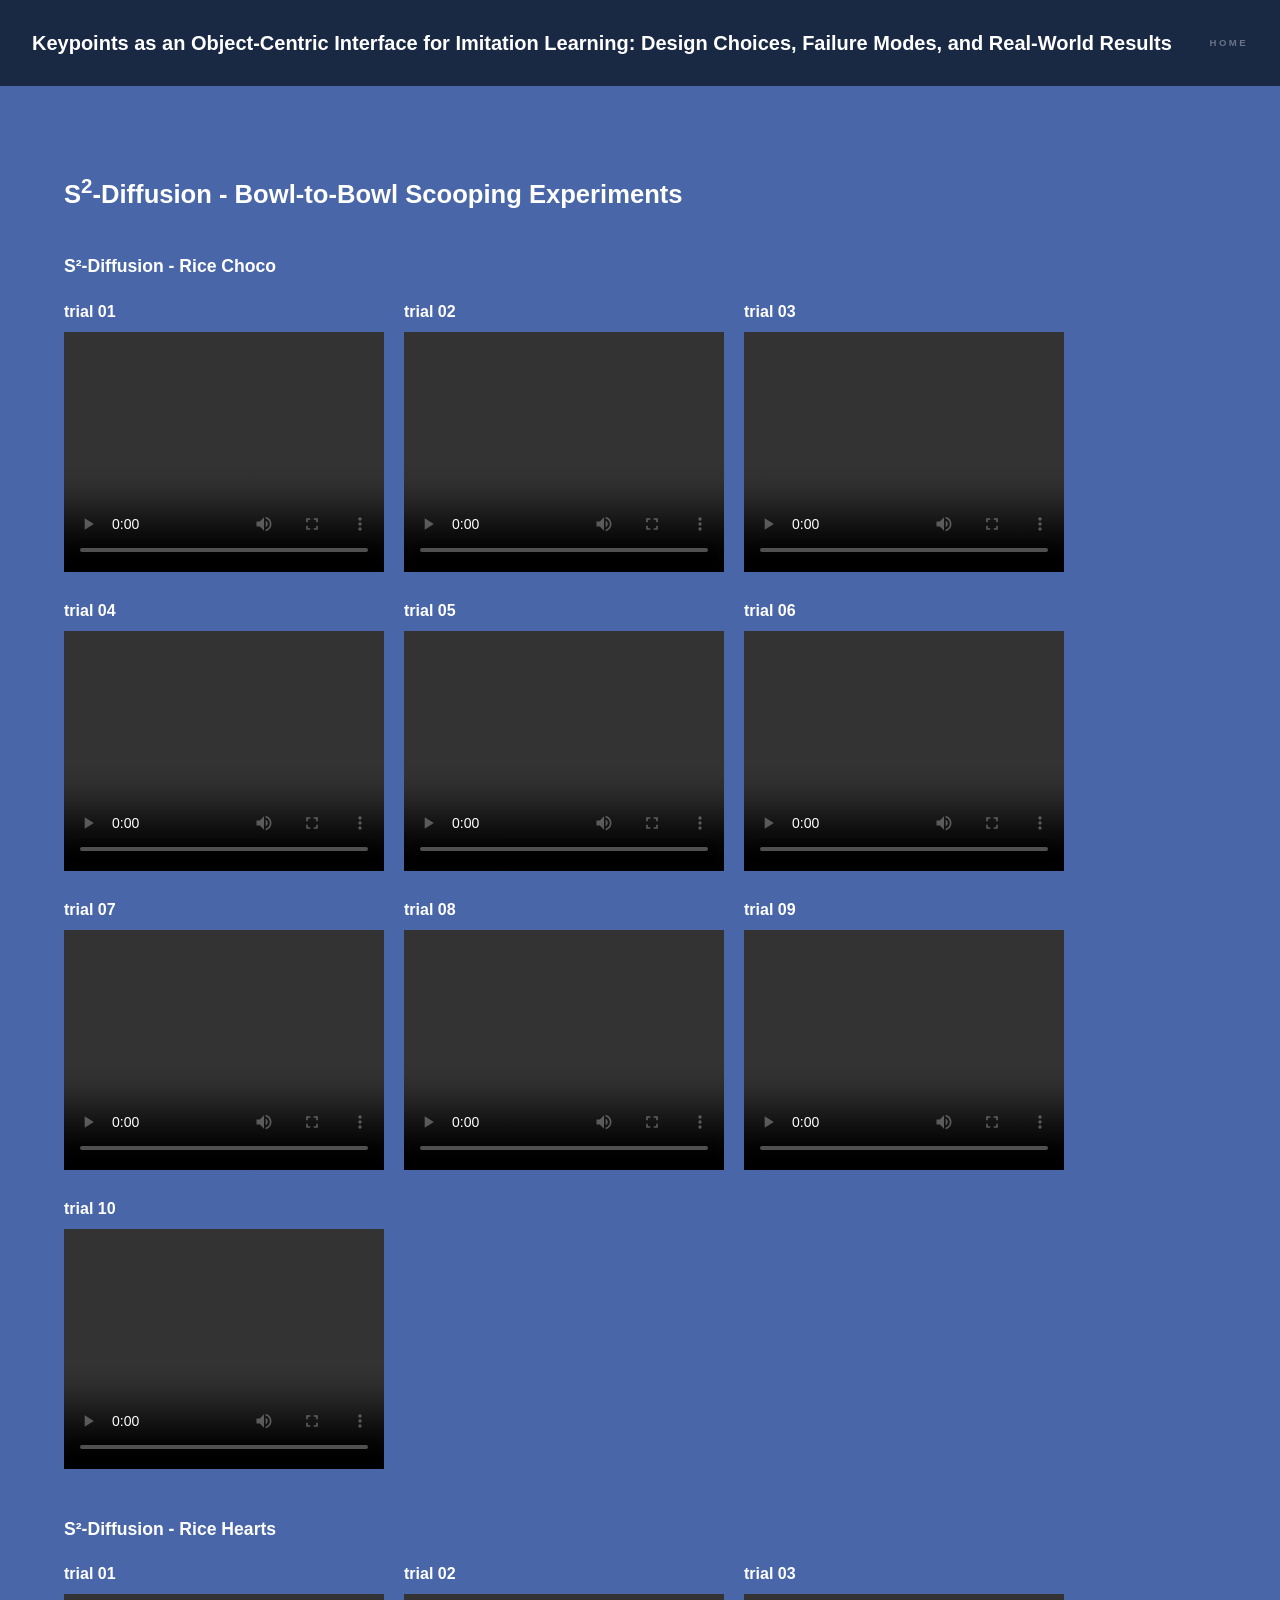
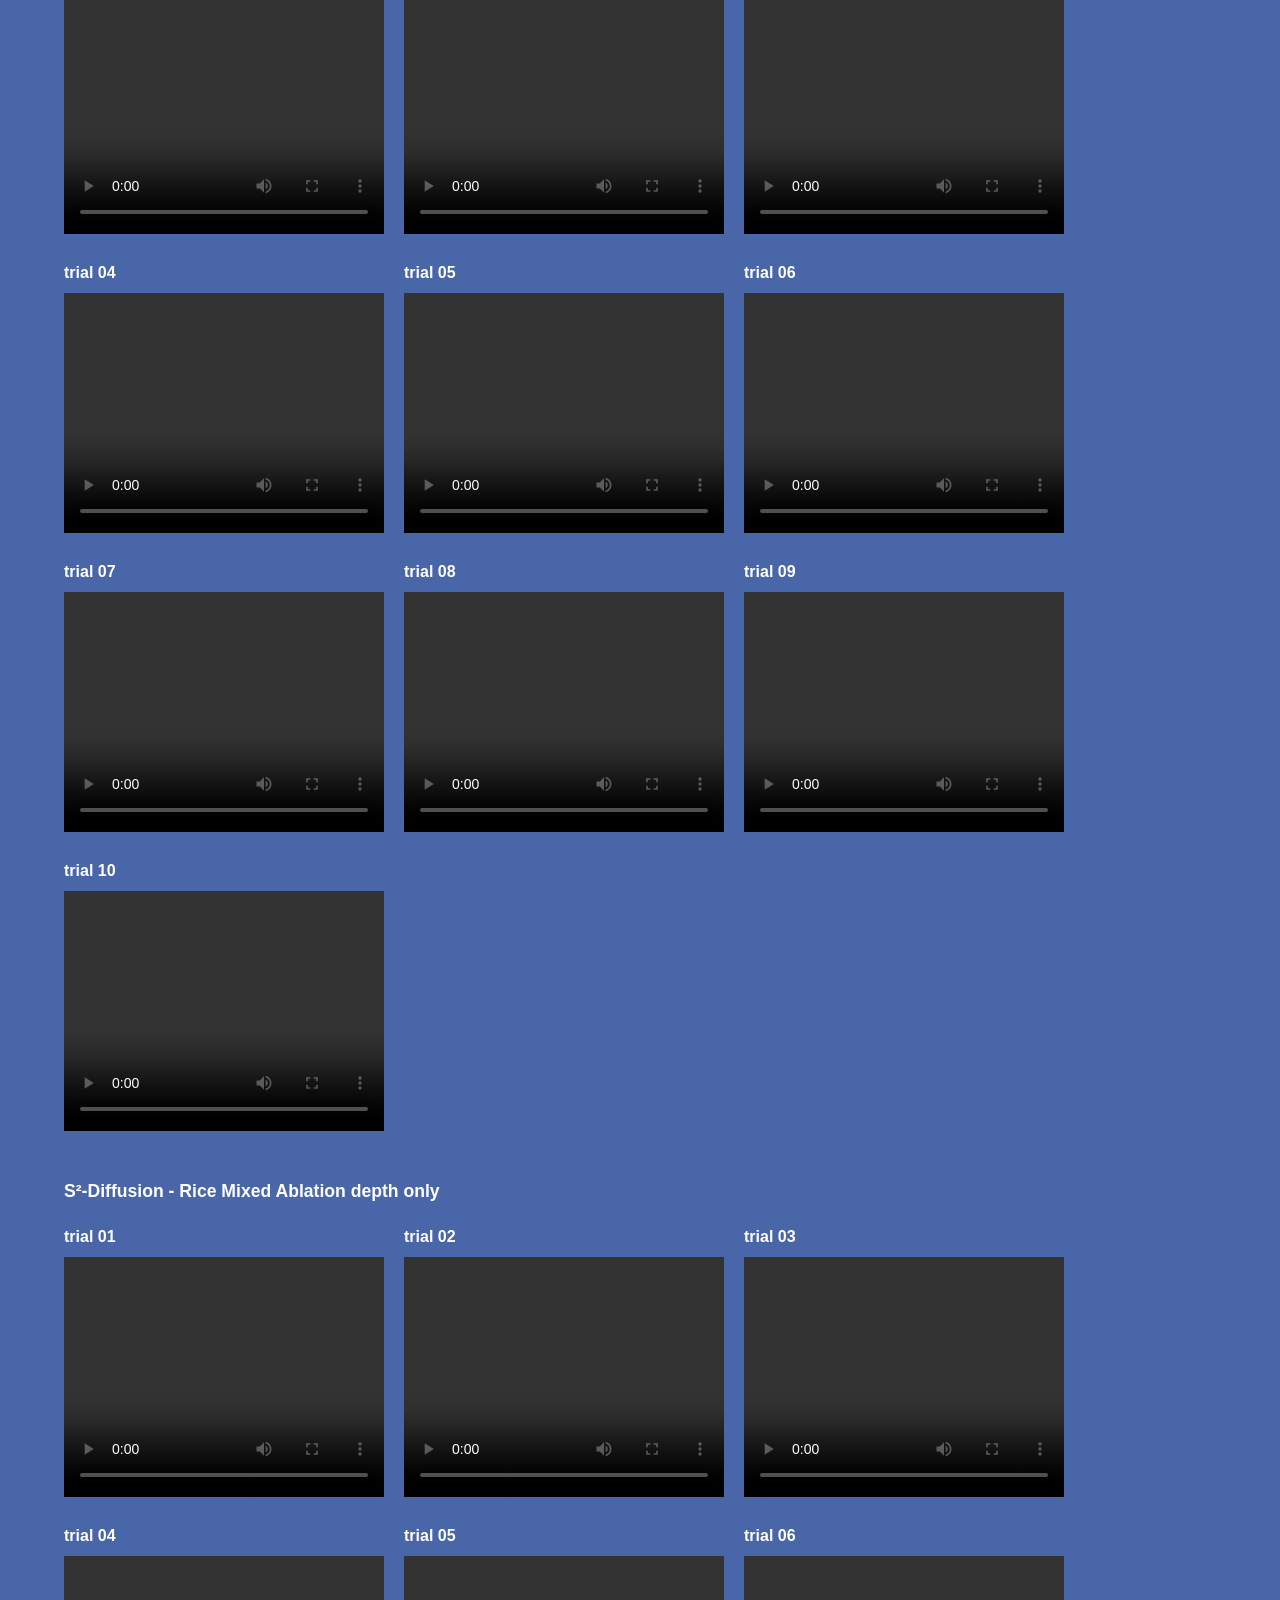
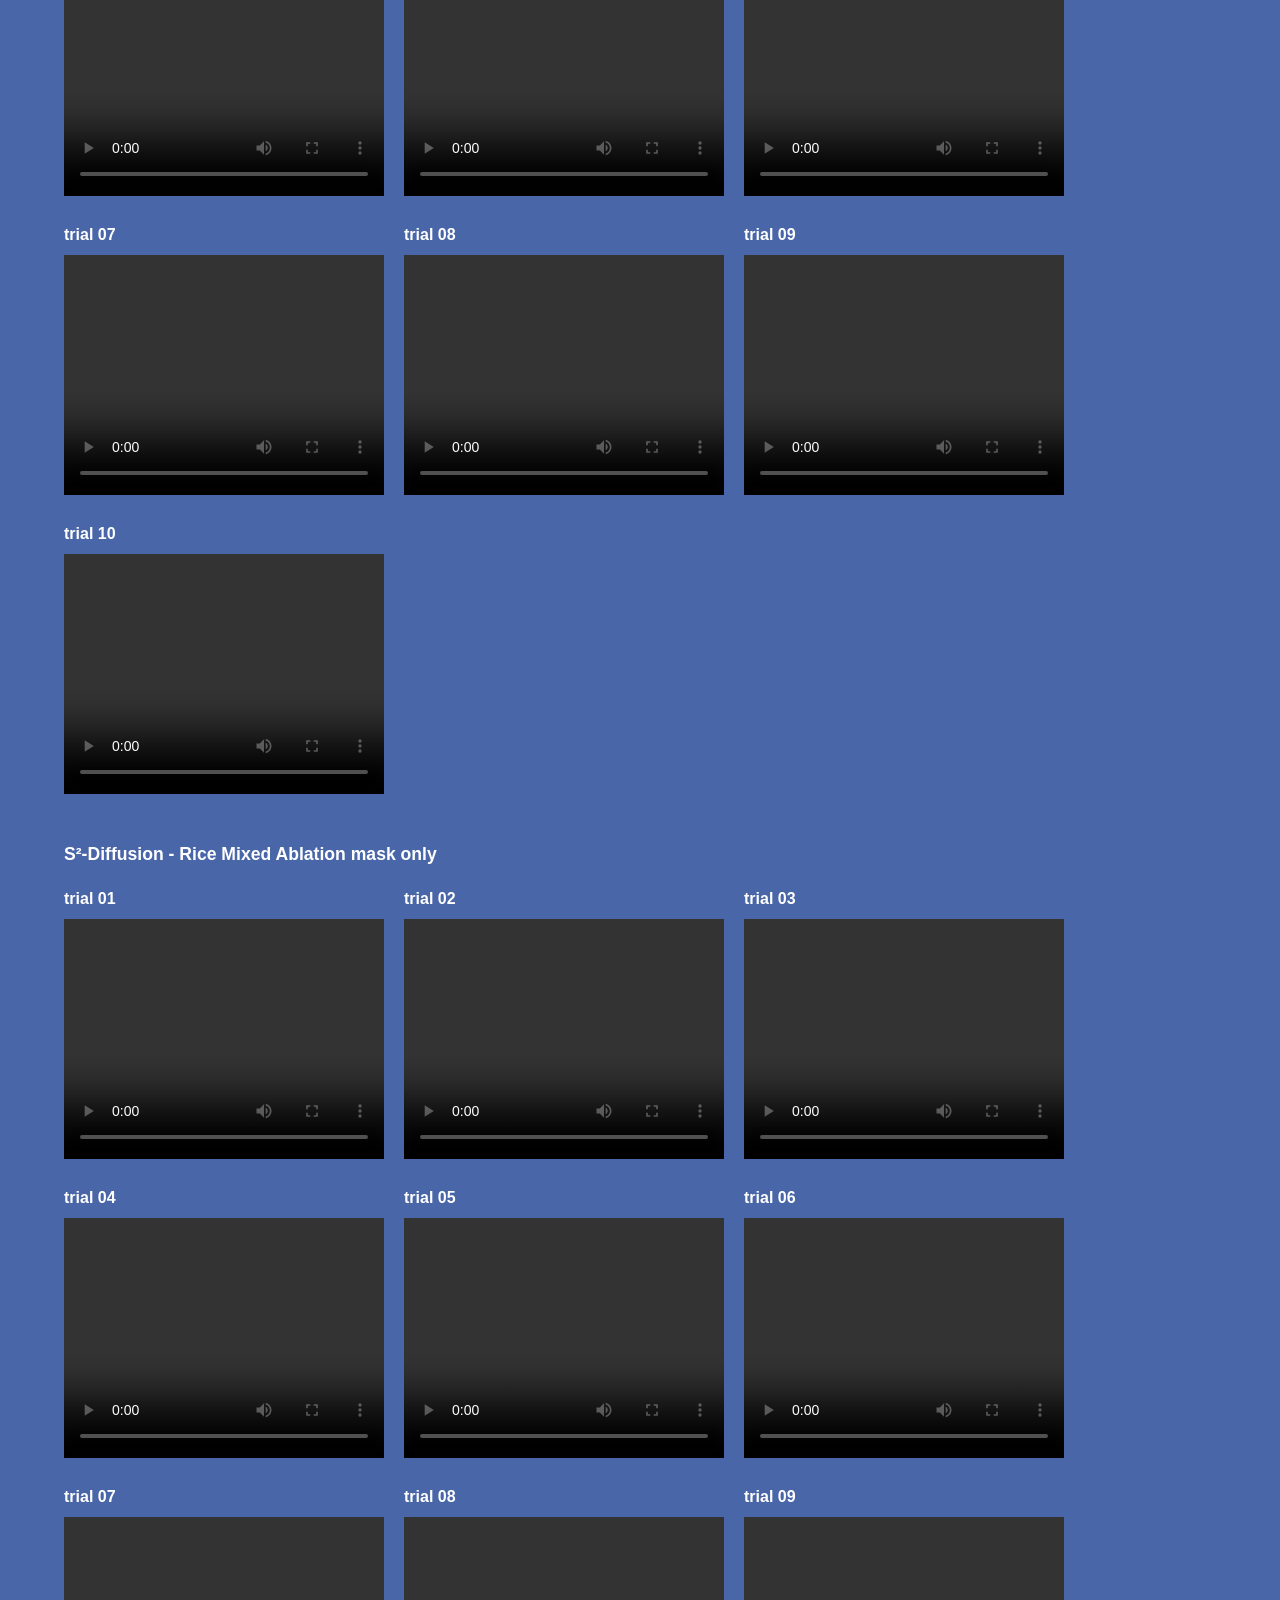
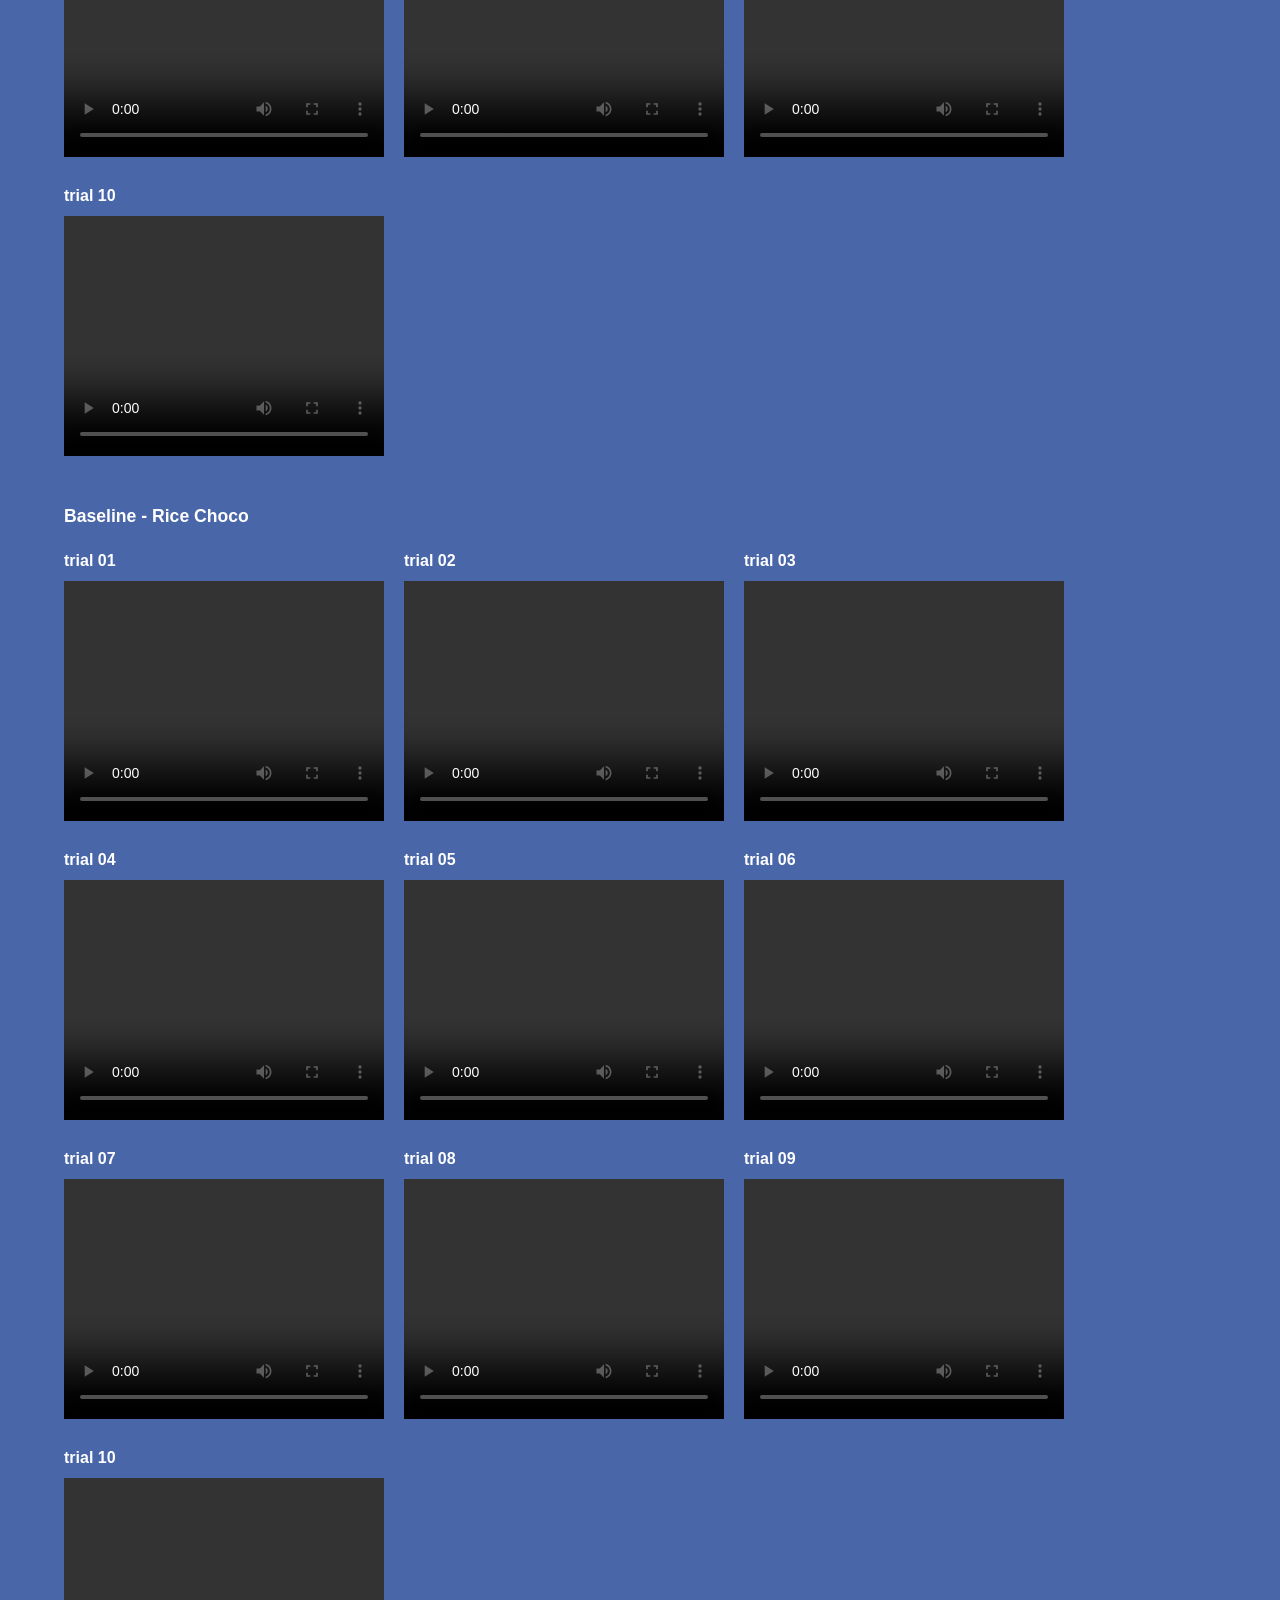
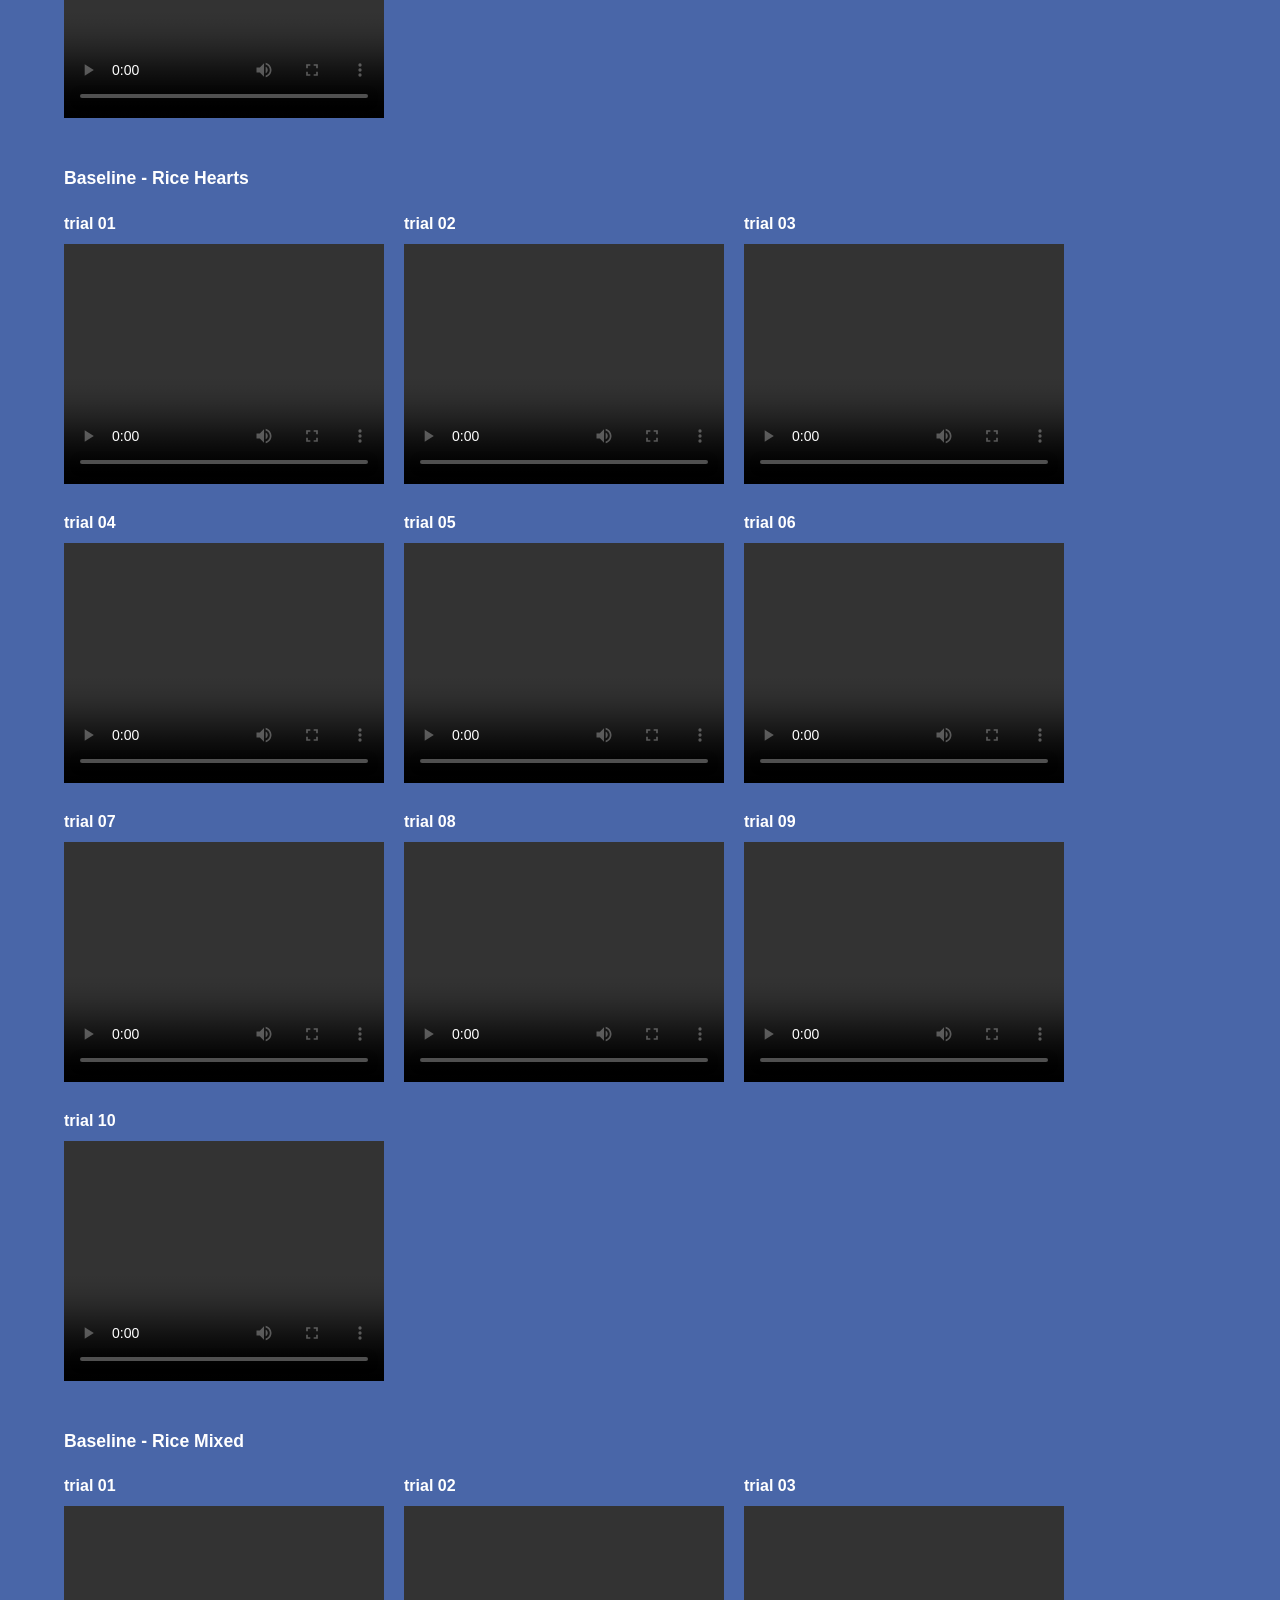
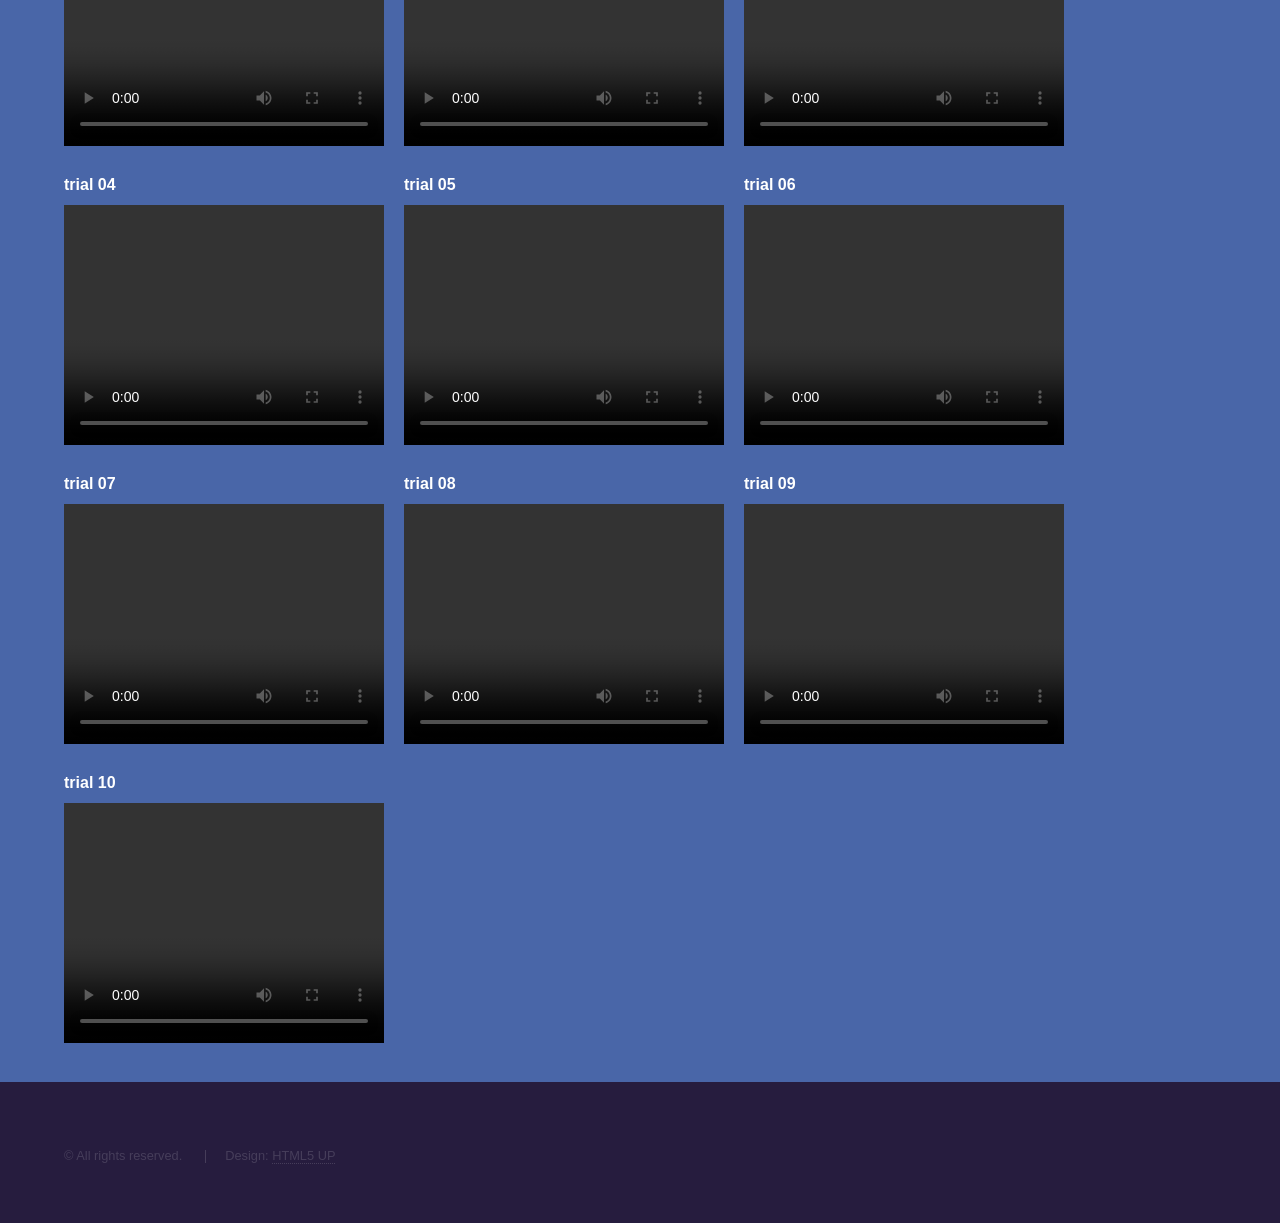
==== experiments_1.html @ 78216172 "int template" ====
<!DOCTYPE HTML>
<html>
<head>
    <title>KIL-Manipulation</title>
    <meta charset="utf-8" />
    <meta name="viewport" content="width=device-width, initial-scale=1, user-scalable=no" />
    <link rel="stylesheet" href="assets/css/main.css" />
    <noscript><link rel="stylesheet" href="assets/css/noscript.css" /></noscript>
    <style>
        div.divtitle {
            padding-top: 25px;
        }
        div.divtrial {
            padding-top: 10px;
            padding-bottom: 10px;
        }
        .category-title {
            width: 100%;
            margin-top: 40px;
            margin-bottom: 20px;
        }
        .video-grid {
            display: flex;
            flex-wrap: wrap;
            gap: 20px;
        }
        .video-item {
            width: 320px;
        }
    </style>
</head>
<body class="is-preload">

<!-- Header -->
<header id="header">
    <a href="index.html" class="title">Keypoints as an Object-Centric Interface for Imitation Learning: Design Choices, Failure Modes, and Real-World Results</a>
    <nav>
        <ul>
            <li><a href="index.html">Home</a></li>
        </ul>
    </nav>
</header>

<!-- Wrapper -->
<div id="wrapper">

<section id="main" class="wrapper style3 spotlight">
    <div class="inner">
        <div class="divtitle">
            <article class="col-4 col-12-xsmall work-item">
                <h2>S<sup>2</sup>-Diffusion - Bowl-to-Bowl Scooping Experiments</h2>
            </article>
        </div>

        <div id="video-sections">
            <!-- Videos inserted by JavaScript -->
        </div>

    </div>
</section>

</div>

<!-- Footer -->
<footer id="footer" class="wrapper alt">
    <div class="inner">
        <ul class="menu">
            <li>&copy; All rights reserved.</li>
            <li>Design: <a href="http://html5up.net">HTML5 UP</a></li>
        </ul>
    </div>
</footer>

<!-- Scripts -->
<script src="assets/js/jquery.min.js"></script>
<script src="assets/js/jquery.scrollex.min.js"></script>
<script src="assets/js/jquery.scrolly.min.js"></script>
<script src="assets/js/browser.min.js"></script>
<script src="assets/js/breakpoints.min.js"></script>
<script src="assets/js/util.js"></script>
<script src="assets/js/main.js"></script>

<!-- Our Smart Video Loop Script -->
<script>
    const categories = [
        {
            title: "S²-Diffusion - Rice Choco",
            prefix: "semantic_rice_choco_t",
            count: 10
        },
        {
            title: "S²-Diffusion - Rice Hearts",
            prefix: "semantic_rice_hearts_t",
            count: 10
        },
        {
            title: "S²-Diffusion - Rice Mixed Ablation depth only",
            prefix: "semantic_rice_mixed_ablation_do_t",
            count: 10
        },
        {
            title: "S²-Diffusion - Rice Mixed Ablation mask only",
            prefix: "semantic_rice_mixed_ablation_mo_t",
            count: 10
        },
        {
            title: "Baseline - Rice Choco",
            prefix: "trans_rice_choco_t",
            count: 10
        },
        {
            title: "Baseline - Rice Hearts",
            prefix: "trans_rice_hearts_t",
            count: 10
        },
        {
            title: "Baseline - Rice Mixed",
            prefix: "trans_rice_mixed_t",
            count: 10
        }
    ];

    const videoSections = document.getElementById('video-sections');

    categories.forEach(category => {
        // Add category title
        videoSections.insertAdjacentHTML('beforeend', `
            <h3 class="category-title">${category.title}</h3>
            <div class="video-grid" id="${category.prefix}"></div>
        `);

        const container = document.getElementById(category.prefix);

        for (let i = 1; i <= category.count; i++) {
            let trailNumber = i.toString().padStart(2, '0');
            container.insertAdjacentHTML('beforeend', `
                <div class="video-item">
                    <article class="work-item">
                        <h4>trial ${trailNumber}</h4>
                        <video width="320" height="240" controls>
                            <source src="videos/${category.prefix}${trailNumber}.mkv" type="video/mp4">
                        </video>
                    </article>
                </div>
            `);
        }
    });
</script>

</body>
</html>
---- assets/css/main.css ----
@import url(fontawesome-all.min.css);

/*
	Hyperspace by HTML5 UP
	html5up.net | @ajlkn
	Free for personal and commercial use under the CCA 3.0 license (html5up.net/license)
*/

html, body, div, span, applet, object,
iframe, h1, h2, h3, h4, h5, h6, p, blockquote,
pre, a, abbr, acronym, address, big, cite,
code, del, dfn, em, img, ins, kbd, q, s, samp,
small, strike, strong, sub, sup, tt, var, b,
u, i, center, dl, dt, dd, ol, ul, li, fieldset,
form, label, legend, table, caption, tbody,
tfoot, thead, tr, th, td, article, aside,
canvas, details, embed, figure, figcaption,
footer, header, hgroup, menu, nav, output, ruby,
section, summary, time, mark, audio, video {
	margin: 0;
	padding: 0;
	border: 0;
	font-size: 100%;
	font: inherit;
	vertical-align: baseline;}

article, aside, details, figcaption, figure,
footer, header, hgroup, menu, nav, section {
	display: block;}

body {
	line-height: 1;
}

ol, ul {
	list-style: none;
}

blockquote, q {
	quotes: none;
}

	blockquote:before, blockquote:after, q:before, q:after {
		content: '';
		content: none;
	}

table {
	border-collapse: collapse;
	border-spacing: 0;
}

body {
	-webkit-text-size-adjust: none;
}

mark {
	background-color: transparent;
	color: inherit;
}

input::-moz-focus-inner {
	border: 0;
	padding: 0;
}

input, select, textarea {
	-moz-appearance: none;
	-webkit-appearance: none;
	-ms-appearance: none;
	appearance: none;
}

/* Basic */

	@-ms-viewport {
		width: device-width;
	}

	body {
		-ms-overflow-style: scrollbar;
	}

	@media screen and (max-width: 480px) {

		html, body {
			min-width: 320px;
		}

	}

	html {
		box-sizing: border-box;
	}

	*, *:before, *:after {
		box-sizing: inherit;
	}

	body {
		background: #312450;
	}

		body.is-preload *, body.is-preload *:before, body.is-preload *:after {
			-moz-animation: none !important;
			-webkit-animation: none !important;
			-ms-animation: none !important;
			animation: none !important;
			-moz-transition: none !important;
			-webkit-transition: none !important;
			-ms-transition: none !important;
			transition: none !important;
		}

/* Type */

	body, input, select, textarea {
		color: rgba(255, 255, 255, 0.55);
		font-family: Arial, Helvetica, sans-serif;
		font-size: 15pt;
		font-weight: normal;
		line-height: 1.5;
	}

		@media screen and (max-width: 1680px) {

			body, input, select, textarea {
				font-size: 13pt;
			}

		}

		@media screen and (max-width: 1280px) {

			body, input, select, textarea {
				font-size: 12pt;
			}

		}

		@media screen and (max-width: 360px) {

			body, input, select, textarea {
				font-size: 11pt;
			}

		}

	a {
		-moz-transition: color 0.2s ease, border-bottom-color 0.2s ease;
		-webkit-transition: color 0.2s ease, border-bottom-color 0.2s ease;
		-ms-transition: color 0.2s ease, border-bottom-color 0.2s ease;
		transition: color 0.2s ease, border-bottom-color 0.2s ease;
		border-bottom: dotted 1px rgba(255, 255, 255, 0.35);
		color: inherit;
		text-decoration: none;
	}

		a:hover {
			border-bottom-color: transparent;
			color: #ffffff;
		}

	strong, b {
		color: #ffffff;
		font-weight: bold;
	}

	em, i {
		font-style: italic;
	}

	p {
		margin: 0 0 2em 0;
	}

	h1, h2, h3, h4, h5, h6 {
		color: #ffffff;
		font-weight: bold;
		line-height: 1.5;
		margin: 0 0 0.5em 0;
	}

		h1 a, h2 a, h3 a, h4 a, h5 a, h6 a {
			color: inherit;
			text-decoration: none;
		}

	h1 {
		font-size: 2.75em;
	}

		h1.major {
			margin: 0 0 1.3em 0;
			position: relative;
			padding-bottom: 0.35em;
		}

			h1.major:after {
				background-image: -moz-linear-gradient(to right, #5e42a6, #b74e91);
				background-image: -webkit-linear-gradient(to right, #5e42a6, #b74e91);
				background-image: -ms-linear-gradient(to right, #5e42a6, #b74e91);
				background-image: linear-gradient(to right, #5e42a6, #b74e91);
				-moz-transition: max-width 0.2s ease;
				-webkit-transition: max-width 0.2s ease;
				-ms-transition: max-width 0.2s ease;
				transition: max-width 0.2s ease;
				border-radius: 0.2em;
				bottom: 0;
				content: '';
				height: 0.05em;
				position: absolute;
				right: 0;
				width: 100%;
			}

	h2 {
		font-size: 1.6em;
	}

	h3 {
		font-size: 1.1em;
	}

	h4 {
		font-size: 1em;
	}

	h5 {
		font-size: 0.8em;
	}

	h6 {
		font-size: 0.6em;
	}

	@media screen and (max-width: 736px) {

		h1 {
			font-size: 2em;
		}

		h2 {
			font-size: 1.25em;
		}

		h3 {
			font-size: 1em;
		}

		h4 {
			font-size: 0.8em;
		}

		h5 {
			font-size: 0.6em;
		}

		h6 {
			font-size: 0.6em;
		}

	}

	sub {
		font-size: 0.8em;
		position: relative;
		top: 0.5em;
	}

	sup {
		font-size: 0.8em;
		position: relative;
		top: -0.5em;
	}

	blockquote {
		border-left: solid 4px rgba(255, 255, 255, 0.15);
		font-style: italic;
		margin: 0 0 2em 0;
		padding: 0.5em 0 0.5em 2em;
	}

	code {
		background: rgba(255, 255, 255, 0.05);
		border-radius: 0.25em;
		border: solid 1px rgba(255, 255, 255, 0.15);
		font-family: "Courier New", monospace;
		font-size: 0.9em;
		margin: 0 0.25em;
		padding: 0.25em 0.65em;
	}

	pre {
		-webkit-overflow-scrolling: touch;
		font-family: "Courier New", monospace;
		font-size: 0.9em;
		margin: 0 0 2em 0;
	}

		pre code {
			display: block;
			line-height: 1.75em;
			padding: 1em 1.5em;
			overflow-x: auto;
		}

	hr {
		border: 0;
		border-bottom: solid 1px rgba(255, 255, 255, 0.15);
		margin: 2em 0;
	}

		hr.major {
			margin: 3em 0;
		}

	.align-left {
		text-align: left;
	}

	.align-center {
		text-align: center;
	}

	.align-right {
		text-align: right;
	}

/* Row */

	.row {
		display: flex;
		flex-wrap: wrap;
		box-sizing: border-box;
		align-items: stretch;
	}

		.row > * {
			box-sizing: border-box;
		}

		.row.gtr-uniform > * > :last-child {
			margin-bottom: 0;
		}

		.row.aln-left {
			justify-content: flex-start;
		}

		.row.aln-center {
			justify-content: center;
		}

		.row.aln-right {
			justify-content: flex-end;
		}

		.row.aln-top {
			align-items: flex-start;
		}

		.row.aln-middle {
			align-items: center;
		}

		.row.aln-bottom {
			align-items: flex-end;
		}

		.row > .imp {
			order: -1;
		}

		.row > .col-1 {
			width: 8.33333%;
		}

		.row > .off-1 {
			margin-left: 8.33333%;
		}

		.row > .col-2 {
			width: 16.66667%;
		}

		.row > .off-2 {
			margin-left: 16.66667%;
		}

		.row > .col-3 {
			width: 25%;
		}

		.row > .off-3 {
			margin-left: 25%;
		}

		.row > .col-4 {
			width: 33.33333%;
		}

		.row > .off-4 {
			margin-left: 33.33333%;
		}

		.row > .col-5 {
			width: 41.66667%;
		}

		.row > .off-5 {
			margin-left: 41.66667%;
		}

		.row > .col-6 {
			width: 50%;
		}

		.row > .off-6 {
			margin-left: 50%;
		}

		.row > .col-7 {
			width: 58.33333%;
		}

		.row > .off-7 {
			margin-left: 58.33333%;
		}

		.row > .col-8 {
			width: 66.66667%;
		}

		.row > .off-8 {
			margin-left: 66.66667%;
		}

		.row > .col-9 {
			width: 75%;
		}

		.row > .off-9 {
			margin-left: 75%;
		}

		.row > .col-10 {
			width: 83.33333%;
		}

		.row > .off-10 {
			margin-left: 83.33333%;
		}

		.row > .col-11 {
			width: 91.66667%;
		}

		.row > .off-11 {
			margin-left: 91.66667%;
		}

		.row > .col-12 {
			width: 100%;
		}

		.row > .off-12 {
			margin-left: 100%;
		}

		.row.gtr-0 {
			margin-top: 0;
			margin-left: 0em;
		}

			.row.gtr-0 > * {
				padding: 0 0 0 0em;
			}

			.row.gtr-0.gtr-uniform {
				margin-top: 0em;
			}

				.row.gtr-0.gtr-uniform > * {
					padding-top: 0em;
				}

		.row.gtr-25 {
			margin-top: 0;
			margin-left: -0.375em;
		}

			.row.gtr-25 > * {
				padding: 0 0 0 0.375em;
			}

			.row.gtr-25.gtr-uniform {
				margin-top: -0.375em;
			}

				.row.gtr-25.gtr-uniform > * {
					padding-top: 0.375em;
				}

		.row.gtr-50 {
			margin-top: 0;
			margin-left: -0.75em;
		}

			.row.gtr-50 > * {
				padding: 0 0 0 0.75em;
			}

			.row.gtr-50.gtr-uniform {
				margin-top: -0.75em;
			}

				.row.gtr-50.gtr-uniform > * {
					padding-top: 0.75em;
				}

		.row {
			margin-top: 0;
			margin-left: -1.5em;
		}

			.row > * {
				padding: 0 0 0 1.5em;
			}

			.row.gtr-uniform {
				margin-top: -1.5em;
			}

				.row.gtr-uniform > * {
					padding-top: 1.5em;
				}

		.row.gtr-150 {
			margin-top: 0;
			margin-left: -2.25em;
		}

			.row.gtr-150 > * {
				padding: 0 0 0 2.25em;
			}

			.row.gtr-150.gtr-uniform {
				margin-top: -2.25em;
			}

				.row.gtr-150.gtr-uniform > * {
					padding-top: 2.25em;
				}

		.row.gtr-200 {
			margin-top: 0;
			margin-left: -3em;
		}

			.row.gtr-200 > * {
				padding: 0 0 0 3em;
			}

			.row.gtr-200.gtr-uniform {
				margin-top: -3em;
			}

				.row.gtr-200.gtr-uniform > * {
					padding-top: 3em;
				}

		@media screen and (max-width: 1680px) {

			.row {
				display: flex;
				flex-wrap: wrap;
				box-sizing: border-box;
				align-items: stretch;
			}

				.row > * {
					box-sizing: border-box;
				}

				.row.gtr-uniform > * > :last-child {
					margin-bottom: 0;
				}

				.row.aln-left {
					justify-content: flex-start;
				}

				.row.aln-center {
					justify-content: center;
				}

				.row.aln-right {
					justify-content: flex-end;
				}

				.row.aln-top {
					align-items: flex-start;
				}

				.row.aln-middle {
					align-items: center;
				}

				.row.aln-bottom {
					align-items: flex-end;
				}

				.row > .imp-xlarge {
					order: -1;
				}

				.row > .col-1-xlarge {
					width: 8.33333%;
				}

				.row > .off-1-xlarge {
					margin-left: 8.33333%;
				}

				.row > .col-2-xlarge {
					width: 16.66667%;
				}

				.row > .off-2-xlarge {
					margin-left: 16.66667%;
				}

				.row > .col-3-xlarge {
					width: 25%;
				}

				.row > .off-3-xlarge {
					margin-left: 25%;
				}

				.row > .col-4-xlarge {
					width: 33.33333%;
				}

				.row > .off-4-xlarge {
					margin-left: 33.33333%;
				}

				.row > .col-5-xlarge {
					width: 41.66667%;
				}

				.row > .off-5-xlarge {
					margin-left: 41.66667%;
				}

				.row > .col-6-xlarge {
					width: 50%;
				}

				.row > .off-6-xlarge {
					margin-left: 50%;
				}

				.row > .col-7-xlarge {
					width: 58.33333%;
				}

				.row > .off-7-xlarge {
					margin-left: 58.33333%;
				}

				.row > .col-8-xlarge {
					width: 66.66667%;
				}

				.row > .off-8-xlarge {
					margin-left: 66.66667%;
				}

				.row > .col-9-xlarge {
					width: 75%;
				}

				.row > .off-9-xlarge {
					margin-left: 75%;
				}

				.row > .col-10-xlarge {
					width: 83.33333%;
				}

				.row > .off-10-xlarge {
					margin-left: 83.33333%;
				}

				.row > .col-11-xlarge {
					width: 91.66667%;
				}

				.row > .off-11-xlarge {
					margin-left: 91.66667%;
				}

				.row > .col-12-xlarge {
					width: 100%;
				}

				.row > .off-12-xlarge {
					margin-left: 100%;
				}

				.row.gtr-0 {
					margin-top: 0;
					margin-left: 0em;
				}

					.row.gtr-0 > * {
						padding: 0 0 0 0em;
					}

					.row.gtr-0.gtr-uniform {
						margin-top: 0em;
					}

						.row.gtr-0.gtr-uniform > * {
							padding-top: 0em;
						}

				.row.gtr-25 {
					margin-top: 0;
					margin-left: -0.375em;
				}

					.row.gtr-25 > * {
						padding: 0 0 0 0.375em;
					}

					.row.gtr-25.gtr-uniform {
						margin-top: -0.375em;
					}

						.row.gtr-25.gtr-uniform > * {
							padding-top: 0.375em;
						}

				.row.gtr-50 {
					margin-top: 0;
					margin-left: -0.75em;
				}

					.row.gtr-50 > * {
						padding: 0 0 0 0.75em;
					}

					.row.gtr-50.gtr-uniform {
						margin-top: -0.75em;
					}

						.row.gtr-50.gtr-uniform > * {
							padding-top: 0.75em;
						}

				.row {
					margin-top: 0;
					margin-left: -1.5em;
				}

					.row > * {
						padding: 0 0 0 1.5em;
					}

					.row.gtr-uniform {
						margin-top: -1.5em;
					}

						.row.gtr-uniform > * {
							padding-top: 1.5em;
						}

				.row.gtr-150 {
					margin-top: 0;
					margin-left: -2.25em;
				}

					.row.gtr-150 > * {
						padding: 0 0 0 2.25em;
					}

					.row.gtr-150.gtr-uniform {
						margin-top: -2.25em;
					}

						.row.gtr-150.gtr-uniform > * {
							padding-top: 2.25em;
						}

				.row.gtr-200 {
					margin-top: 0;
					margin-left: -3em;
				}

					.row.gtr-200 > * {
						padding: 0 0 0 3em;
					}

					.row.gtr-200.gtr-uniform {
						margin-top: -3em;
					}

						.row.gtr-200.gtr-uniform > * {
							padding-top: 3em;
						}

		}

		@media screen and (max-width: 1280px) {

			.row {
				display: flex;
				flex-wrap: wrap;
				box-sizing: border-box;
				align-items: stretch;
			}

				.row > * {
					box-sizing: border-box;
				}

				.row.gtr-uniform > * > :last-child {
					margin-bottom: 0;
				}

				.row.aln-left {
					justify-content: flex-start;
				}

				.row.aln-center {
					justify-content: center;
				}

				.row.aln-right {
					justify-content: flex-end;
				}

				.row.aln-top {
					align-items: flex-start;
				}

				.row.aln-middle {
					align-items: center;
				}

				.row.aln-bottom {
					align-items: flex-end;
				}

				.row > .imp-large {
					order: -1;
				}

				.row > .col-1-large {
					width: 8.33333%;
				}

				.row > .off-1-large {
					margin-left: 8.33333%;
				}

				.row > .col-2-large {
					width: 16.66667%;
				}

				.row > .off-2-large {
					margin-left: 16.66667%;
				}

				.row > .col-3-large {
					width: 25%;
				}

				.row > .off-3-large {
					margin-left: 25%;
				}

				.row > .col-4-large {
					width: 33.33333%;
				}

				.row > .off-4-large {
					margin-left: 33.33333%;
				}

				.row > .col-5-large {
					width: 41.66667%;
				}

				.row > .off-5-large {
					margin-left: 41.66667%;
				}

				.row > .col-6-large {
					width: 50%;
				}

				.row > .off-6-large {
					margin-left: 50%;
				}

				.row > .col-7-large {
					width: 58.33333%;
				}

				.row > .off-7-large {
					margin-left: 58.33333%;
				}

				.row > .col-8-large {
					width: 66.66667%;
				}

				.row > .off-8-large {
					margin-left: 66.66667%;
				}

				.row > .col-9-large {
					width: 75%;
				}

				.row > .off-9-large {
					margin-left: 75%;
				}

				.row > .col-10-large {
					width: 83.33333%;
				}

				.row > .off-10-large {
					margin-left: 83.33333%;
				}

				.row > .col-11-large {
					width: 91.66667%;
				}

				.row > .off-11-large {
					margin-left: 91.66667%;
				}

				.row > .col-12-large {
					width: 100%;
				}

				.row > .off-12-large {
					margin-left: 100%;
				}

				.row.gtr-0 {
					margin-top: 0;
					margin-left: 0em;
				}

					.row.gtr-0 > * {
						padding: 0 0 0 0em;
					}

					.row.gtr-0.gtr-uniform {
						margin-top: 0em;
					}

						.row.gtr-0.gtr-uniform > * {
							padding-top: 0em;
						}

				.row.gtr-25 {
					margin-top: 0;
					margin-left: -0.375em;
				}

					.row.gtr-25 > * {
						padding: 0 0 0 0.375em;
					}

					.row.gtr-25.gtr-uniform {
						margin-top: -0.375em;
					}

						.row.gtr-25.gtr-uniform > * {
							padding-top: 0.375em;
						}

				.row.gtr-50 {
					margin-top: 0;
					margin-left: -0.75em;
				}

					.row.gtr-50 > * {
						padding: 0 0 0 0.75em;
					}

					.row.gtr-50.gtr-uniform {
						margin-top: -0.75em;
					}

						.row.gtr-50.gtr-uniform > * {
							padding-top: 0.75em;
						}

				.row {
					margin-top: 0;
					margin-left: -1.5em;
				}

					.row > * {
						padding: 0 0 0 1.5em;
					}

					.row.gtr-uniform {
						margin-top: -1.5em;
					}

						.row.gtr-uniform > * {
							padding-top: 1.5em;
						}

				.row.gtr-150 {
					margin-top: 0;
					margin-left: -2.25em;
				}

					.row.gtr-150 > * {
						padding: 0 0 0 2.25em;
					}

					.row.gtr-150.gtr-uniform {
						margin-top: -2.25em;
					}

						.row.gtr-150.gtr-uniform > * {
							padding-top: 2.25em;
						}

				.row.gtr-200 {
					margin-top: 0;
					margin-left: -3em;
				}

					.row.gtr-200 > * {
						padding: 0 0 0 3em;
					}

					.row.gtr-200.gtr-uniform {
						margin-top: -3em;
					}

						.row.gtr-200.gtr-uniform > * {
							padding-top: 3em;
						}

		}

		@media screen and (max-width: 980px) {

			.row {
				display: flex;
				flex-wrap: wrap;
				box-sizing: border-box;
				align-items: stretch;
			}

				.row > * {
					box-sizing: border-box;
				}

				.row.gtr-uniform > * > :last-child {
					margin-bottom: 0;
				}

				.row.aln-left {
					justify-content: flex-start;
				}

				.row.aln-center {
					justify-content: center;
				}

				.row.aln-right {
					justify-content: flex-end;
				}

				.row.aln-top {
					align-items: flex-start;
				}

				.row.aln-middle {
					align-items: center;
				}

				.row.aln-bottom {
					align-items: flex-end;
				}

				.row > .imp-medium {
					order: -1;
				}

				.row > .col-1-medium {
					width: 8.33333%;
				}

				.row > .off-1-medium {
					margin-left: 8.33333%;
				}

				.row > .col-2-medium {
					width: 16.66667%;
				}

				.row > .off-2-medium {
					margin-left: 16.66667%;
				}

				.row > .col-3-medium {
					width: 25%;
				}

				.row > .off-3-medium {
					margin-left: 25%;
				}

				.row > .col-4-medium {
					width: 33.33333%;
				}

				.row > .off-4-medium {
					margin-left: 33.33333%;
				}

				.row > .col-5-medium {
					width: 41.66667%;
				}

				.row > .off-5-medium {
					margin-left: 41.66667%;
				}

				.row > .col-6-medium {
					width: 50%;
				}

				.row > .off-6-medium {
					margin-left: 50%;
				}

				.row > .col-7-medium {
					width: 58.33333%;
				}

				.row > .off-7-medium {
					margin-left: 58.33333%;
				}

				.row > .col-8-medium {
					width: 66.66667%;
				}

				.row > .off-8-medium {
					margin-left: 66.66667%;
				}

				.row > .col-9-medium {
					width: 75%;
				}

				.row > .off-9-medium {
					margin-left: 75%;
				}

				.row > .col-10-medium {
					width: 83.33333%;
				}

				.row > .off-10-medium {
					margin-left: 83.33333%;
				}

				.row > .col-11-medium {
					width: 91.66667%;
				}

				.row > .off-11-medium {
					margin-left: 91.66667%;
				}

				.row > .col-12-medium {
					width: 100%;
				}

				.row > .off-12-medium {
					margin-left: 100%;
				}

				.row.gtr-0 {
					margin-top: 0;
					margin-left: 0em;
				}

					.row.gtr-0 > * {
						padding: 0 0 0 0em;
					}

					.row.gtr-0.gtr-uniform {
						margin-top: 0em;
					}

						.row.gtr-0.gtr-uniform > * {
							padding-top: 0em;
						}

				.row.gtr-25 {
					margin-top: 0;
					margin-left: -0.375em;
				}

					.row.gtr-25 > * {
						padding: 0 0 0 0.375em;
					}

					.row.gtr-25.gtr-uniform {
						margin-top: -0.375em;
					}

						.row.gtr-25.gtr-uniform > * {
							padding-top: 0.375em;
						}

				.row.gtr-50 {
					margin-top: 0;
					margin-left: -0.75em;
				}

					.row.gtr-50 > * {
						padding: 0 0 0 0.75em;
					}

					.row.gtr-50.gtr-uniform {
						margin-top: -0.75em;
					}

						.row.gtr-50.gtr-uniform > * {
							padding-top: 0.75em;
						}

				.row {
					margin-top: 0;
					margin-left: -1.5em;
				}

					.row > * {
						padding: 0 0 0 1.5em;
					}

					.row.gtr-uniform {
						margin-top: -1.5em;
					}

						.row.gtr-uniform > * {
							padding-top: 1.5em;
						}

				.row.gtr-150 {
					margin-top: 0;
					margin-left: -2.25em;
				}

					.row.gtr-150 > * {
						padding: 0 0 0 2.25em;
					}

					.row.gtr-150.gtr-uniform {
						margin-top: -2.25em;
					}

						.row.gtr-150.gtr-uniform > * {
							padding-top: 2.25em;
						}

				.row.gtr-200 {
					margin-top: 0;
					margin-left: -3em;
				}

					.row.gtr-200 > * {
						padding: 0 0 0 3em;
					}

					.row.gtr-200.gtr-uniform {
						margin-top: -3em;
					}

						.row.gtr-200.gtr-uniform > * {
							padding-top: 3em;
						}

		}

		@media screen and (max-width: 736px) {

			.row {
				display: flex;
				flex-wrap: wrap;
				box-sizing: border-box;
				align-items: stretch;
			}

				.row > * {
					box-sizing: border-box;
				}

				.row.gtr-uniform > * > :last-child {
					margin-bottom: 0;
				}

				.row.aln-left {
					justify-content: flex-start;
				}

				.row.aln-center {
					justify-content: center;
				}

				.row.aln-right {
					justify-content: flex-end;
				}

				.row.aln-top {
					align-items: flex-start;
				}

				.row.aln-middle {
					align-items: center;
				}

				.row.aln-bottom {
					align-items: flex-end;
				}

				.row > .imp-small {
					order: -1;
				}

				.row > .col-1-small {
					width: 8.33333%;
				}

				.row > .off-1-small {
					margin-left: 8.33333%;
				}

				.row > .col-2-small {
					width: 16.66667%;
				}

				.row > .off-2-small {
					margin-left: 16.66667%;
				}

				.row > .col-3-small {
					width: 25%;
				}

				.row > .off-3-small {
					margin-left: 25%;
				}

				.row > .col-4-small {
					width: 33.33333%;
				}

				.row > .off-4-small {
					margin-left: 33.33333%;
				}

				.row > .col-5-small {
					width: 41.66667%;
				}

				.row > .off-5-small {
					margin-left: 41.66667%;
				}

				.row > .col-6-small {
					width: 50%;
				}

				.row > .off-6-small {
					margin-left: 50%;
				}

				.row > .col-7-small {
					width: 58.33333%;
				}

				.row > .off-7-small {
					margin-left: 58.33333%;
				}

				.row > .col-8-small {
					width: 66.66667%;
				}

				.row > .off-8-small {
					margin-left: 66.66667%;
				}

				.row > .col-9-small {
					width: 75%;
				}

				.row > .off-9-small {
					margin-left: 75%;
				}

				.row > .col-10-small {
					width: 83.33333%;
				}

				.row > .off-10-small {
					margin-left: 83.33333%;
				}

				.row > .col-11-small {
					width: 91.66667%;
				}

				.row > .off-11-small {
					margin-left: 91.66667%;
				}

				.row > .col-12-small {
					width: 100%;
				}

				.row > .off-12-small {
					margin-left: 100%;
				}

				.row.gtr-0 {
					margin-top: 0;
					margin-left: 0em;
				}

					.row.gtr-0 > * {
						padding: 0 0 0 0em;
					}

					.row.gtr-0.gtr-uniform {
						margin-top: 0em;
					}

						.row.gtr-0.gtr-uniform > * {
							padding-top: 0em;
						}

				.row.gtr-25 {
					margin-top: 0;
					margin-left: -0.375em;
				}

					.row.gtr-25 > * {
						padding: 0 0 0 0.375em;
					}

					.row.gtr-25.gtr-uniform {
						margin-top: -0.375em;
					}

						.row.gtr-25.gtr-uniform > * {
							padding-top: 0.375em;
						}

				.row.gtr-50 {
					margin-top: 0;
					margin-left: -0.75em;
				}

					.row.gtr-50 > * {
						padding: 0 0 0 0.75em;
					}

					.row.gtr-50.gtr-uniform {
						margin-top: -0.75em;
					}

						.row.gtr-50.gtr-uniform > * {
							padding-top: 0.75em;
						}

				.row {
					margin-top: 0;
					margin-left: -1.5em;
				}

					.row > * {
						padding: 0 0 0 1.5em;
					}

					.row.gtr-uniform {
						margin-top: -1.5em;
					}

						.row.gtr-uniform > * {
							padding-top: 1.5em;
						}

				.row.gtr-150 {
					margin-top: 0;
					margin-left: -2.25em;
				}

					.row.gtr-150 > * {
						padding: 0 0 0 2.25em;
					}

					.row.gtr-150.gtr-uniform {
						margin-top: -2.25em;
					}

						.row.gtr-150.gtr-uniform > * {
							padding-top: 2.25em;
						}

				.row.gtr-200 {
					margin-top: 0;
					margin-left: -3em;
				}

					.row.gtr-200 > * {
						padding: 0 0 0 3em;
					}

					.row.gtr-200.gtr-uniform {
						margin-top: -3em;
					}

						.row.gtr-200.gtr-uniform > * {
							padding-top: 3em;
						}

		}

		@media screen and (max-width: 480px) {

			.row {
				display: flex;
				flex-wrap: wrap;
				box-sizing: border-box;
				align-items: stretch;
			}

				.row > * {
					box-sizing: border-box;
				}

				.row.gtr-uniform > * > :last-child {
					margin-bottom: 0;
				}

				.row.aln-left {
					justify-content: flex-start;
				}

				.row.aln-center {
					justify-content: center;
				}

				.row.aln-right {
					justify-content: flex-end;
				}

				.row.aln-top {
					align-items: flex-start;
				}

				.row.aln-middle {
					align-items: center;
				}

				.row.aln-bottom {
					align-items: flex-end;
				}

				.row > .imp-xsmall {
					order: -1;
				}

				.row > .col-1-xsmall {
					width: 8.33333%;
				}

				.row > .off-1-xsmall {
					margin-left: 8.33333%;
				}

				.row > .col-2-xsmall {
					width: 16.66667%;
				}

				.row > .off-2-xsmall {
					margin-left: 16.66667%;
				}

				.row > .col-3-xsmall {
					width: 25%;
				}

				.row > .off-3-xsmall {
					margin-left: 25%;
				}

				.row > .col-4-xsmall {
					width: 33.33333%;
				}

				.row > .off-4-xsmall {
					margin-left: 33.33333%;
				}

				.row > .col-5-xsmall {
					width: 41.66667%;
				}

				.row > .off-5-xsmall {
					margin-left: 41.66667%;
				}

				.row > .col-6-xsmall {
					width: 50%;
				}

				.row > .off-6-xsmall {
					margin-left: 50%;
				}

				.row > .col-7-xsmall {
					width: 58.33333%;
				}

				.row > .off-7-xsmall {
					margin-left: 58.33333%;
				}

				.row > .col-8-xsmall {
					width: 66.66667%;
				}

				.row > .off-8-xsmall {
					margin-left: 66.66667%;
				}

				.row > .col-9-xsmall {
					width: 75%;
				}

				.row > .off-9-xsmall {
					margin-left: 75%;
				}

				.row > .col-10-xsmall {
					width: 83.33333%;
				}

				.row > .off-10-xsmall {
					margin-left: 83.33333%;
				}

				.row > .col-11-xsmall {
					width: 91.66667%;
				}

				.row > .off-11-xsmall {
					margin-left: 91.66667%;
				}

				.row > .col-12-xsmall {
					width: 100%;
				}

				.row > .off-12-xsmall {
					margin-left: 100%;
				}

				.row.gtr-0 {
					margin-top: 0;
					margin-left: 0em;
				}

					.row.gtr-0 > * {
						padding: 0 0 0 0em;
					}

					.row.gtr-0.gtr-uniform {
						margin-top: 0em;
					}

						.row.gtr-0.gtr-uniform > * {
							padding-top: 0em;
						}

				.row.gtr-25 {
					margin-top: 0;
					margin-left: -0.375em;
				}

					.row.gtr-25 > * {
						padding: 0 0 0 0.375em;
					}

					.row.gtr-25.gtr-uniform {
						margin-top: -0.375em;
					}

						.row.gtr-25.gtr-uniform > * {
							padding-top: 0.375em;
						}

				.row.gtr-50 {
					margin-top: 0;
					margin-left: -0.75em;
				}

					.row.gtr-50 > * {
						padding: 0 0 0 0.75em;
					}

					.row.gtr-50.gtr-uniform {
						margin-top: -0.75em;
					}

						.row.gtr-50.gtr-uniform > * {
							padding-top: 0.75em;
						}

				.row {
					margin-top: 0;
					margin-left: -1.5em;
				}

					.row > * {
						padding: 0 0 0 1.5em;
					}

					.row.gtr-uniform {
						margin-top: -1.5em;
					}

						.row.gtr-uniform > * {
							padding-top: 1.5em;
						}

				.row.gtr-150 {
					margin-top: 0;
					margin-left: -2.25em;
				}

					.row.gtr-150 > * {
						padding: 0 0 0 2.25em;
					}

					.row.gtr-150.gtr-uniform {
						margin-top: -2.25em;
					}

						.row.gtr-150.gtr-uniform > * {
							padding-top: 2.25em;
						}

				.row.gtr-200 {
					margin-top: 0;
					margin-left: -3em;
				}

					.row.gtr-200 > * {
						padding: 0 0 0 3em;
					}

					.row.gtr-200.gtr-uniform {
						margin-top: -3em;
					}

						.row.gtr-200.gtr-uniform > * {
							padding-top: 3em;
						}

		}

/* Box */

	.box {
		border-radius: 0.25em;
		border: solid 1px rgba(255, 255, 255, 0.15);
		margin-bottom: 2em;
		padding: 1.5em;
	}

		.box > :last-child,
		.box > :last-child > :last-child,
		.box > :last-child > :last-child > :last-child {
			margin-bottom: 0;
		}

		.box.alt {
			border: 0;
			border-radius: 0;
			padding: 0;
		}

/* Button */

	input[type="submit"],
	input[type="reset"],
	input[type="button"],
	button,
	.button {
		-moz-appearance: none;
		-webkit-appearance: none;
		-ms-appearance: none;
		appearance: none;
		-moz-transition: border-color 0.2s ease;
		-webkit-transition: border-color 0.2s ease;
		-ms-transition: border-color 0.2s ease;
		transition: border-color 0.2s ease;
		background-color: #ffffff4f;
		border: solid 1px !important;
		border-color: rgba(255, 255, 255, 0.15) !important;
		border-radius: 3em;
		color: #ffffff !important;
		cursor: pointer;
		display: inline-block;
		font-size: 0.6em;
		font-weight: bold;
		height: calc(4.75em + 2px);
		letter-spacing: 0.25em;
		line-height: 4.75em;
		outline: 0;
		padding: 0 3.75em;
		position: relative;
		text-align: center;
		text-decoration: none;
		text-transform: uppercase;
		white-space: nowrap;
	}

		input[type="submit"]:after,
		input[type="reset"]:after,
		input[type="button"]:after,
		button:after,
		.button:after {
			-moz-transform: scale(0.25);
			-webkit-transform: scale(0.25);
			-ms-transform: scale(0.25);
			transform: scale(0.25);
			pointer-events: none;
			-moz-transition: opacity 0.2s ease, -moz-transform 0.2s ease;
			-webkit-transition: opacity 0.2s ease, -webkit-transform 0.2s ease;
			-ms-transition: opacity 0.2s ease, -ms-transform 0.2s ease;
			transition: opacity 0.2s ease, transform 0.2s ease;
			background: #ffffff;
			border-radius: 3em;
			content: '';
			height: 100%;
			left: 0;
			opacity: 0;
			position: absolute;
			top: 0;
			width: 100%;
		}

		input[type="submit"].icon:before,
		input[type="reset"].icon:before,
		input[type="button"].icon:before,
		button.icon:before,
		.button.icon:before {
			margin-right: 0.75em;
		}

		input[type="submit"].fit,
		input[type="reset"].fit,
		input[type="button"].fit,
		button.fit,
		.button.fit {
			width: 100%;
		}

		input[type="submit"].small,
		input[type="reset"].small,
		input[type="button"].small,
		button.small,
		.button.small {
			font-size: 0.4em;
		}

		input[type="submit"].large,
		input[type="reset"].large,
		input[type="button"].large,
		button.large,
		.button.large {
			font-size: 0.8em;
		}

		input[type="submit"].primary,
		input[type="reset"].primary,
		input[type="button"].primary,
		button.primary,
		.button.primary {
			background-color: #ffffff;
			color: #312450 !important;
		}

			input[type="submit"].primary:after,
			input[type="reset"].primary:after,
			input[type="button"].primary:after,
			button.primary:after,
			.button.primary:after {
				display: none;
			}

		input[type="submit"].disabled, input[type="submit"]:disabled,
		input[type="reset"].disabled,
		input[type="reset"]:disabled,
		input[type="button"].disabled,
		input[type="button"]:disabled,
		button.disabled,
		button:disabled,
		.button.disabled,
		.button:disabled {
			cursor: default;
			opacity: 0.5;
			pointer-events: none;
		}

		input[type="submit"]:hover,
		input[type="reset"]:hover,
		input[type="button"]:hover,
		button:hover,
		.button:hover {
			border-color: rgba(255, 255, 255, 0.55) !important;
		}

			input[type="submit"]:hover:after,
			input[type="reset"]:hover:after,
			input[type="button"]:hover:after,
			button:hover:after,
			.button:hover:after {
				opacity: 0.05;
				-moz-transform: scale(1);
				-webkit-transform: scale(1);
				-ms-transform: scale(1);
				transform: scale(1);
			}

			input[type="submit"]:hover:active,
			input[type="reset"]:hover:active,
			input[type="button"]:hover:active,
			button:hover:active,
			.button:hover:active {
				border-color: #ffffff !important;
			}

				input[type="submit"]:hover:active:after,
				input[type="reset"]:hover:active:after,
				input[type="button"]:hover:active:after,
				button:hover:active:after,
				.button:hover:active:after {
					opacity: 0.1;
				}

/* Features */

	.features {
		display: -moz-flex;
		display: -webkit-flex;
		display: -ms-flex;
		display: flex;
		-moz-flex-wrap: wrap;
		-webkit-flex-wrap: wrap;
		-ms-flex-wrap: wrap;
		flex-wrap: wrap;
		border-radius: 0.25em;
		border: solid 1px rgba(255, 255, 255, 0.15);
		background: rgba(255, 255, 255, 0.05);
		margin: 0 0 2em 0;
	}

		.features section {
			padding: 3.5em 3em 1em 7em ;
			width: 50%;
			border-top: solid 1px rgba(255, 255, 255, 0.15);
			position: relative;
		}

			.features section:nth-child(-n + 2) {
				border-top-width: 0;
			}

			.features section:nth-child(2n) {
				border-left: solid 1px rgba(255, 255, 255, 0.15);
			}

			.features section .icon {
				-moz-transition: opacity 0.5s ease, -moz-transform 0.5s ease;
				-webkit-transition: opacity 0.5s ease, -webkit-transform 0.5s ease;
				-ms-transition: opacity 0.5s ease, -ms-transform 0.5s ease;
				transition: opacity 0.5s ease, transform 0.5s ease;
				-moz-transition-delay: 1s;
				-webkit-transition-delay: 1s;
				-ms-transition-delay: 1s;
				transition-delay: 1s;
				-moz-transform: scale(1);
				-webkit-transform: scale(1);
				-ms-transform: scale(1);
				transform: scale(1);
				position: absolute;
				left: 3em;
				top: 3em;
				opacity: 1;
			}

			.features section:nth-child(1) .icon {
				-moz-transition-delay: 0.15s;
				-webkit-transition-delay: 0.15s;
				-ms-transition-delay: 0.15s;
				transition-delay: 0.15s;
			}

			.features section:nth-child(2) .icon {
				-moz-transition-delay: 0.3s;
				-webkit-transition-delay: 0.3s;
				-ms-transition-delay: 0.3s;
				transition-delay: 0.3s;
			}

			.features section:nth-child(3) .icon {
				-moz-transition-delay: 0.45s;
				-webkit-transition-delay: 0.45s;
				-ms-transition-delay: 0.45s;
				transition-delay: 0.45s;
			}

			.features section:nth-child(4) .icon {
				-moz-transition-delay: 0.6s;
				-webkit-transition-delay: 0.6s;
				-ms-transition-delay: 0.6s;
				transition-delay: 0.6s;
			}

			.features section:nth-child(5) .icon {
				-moz-transition-delay: 0.75s;
				-webkit-transition-delay: 0.75s;
				-ms-transition-delay: 0.75s;
				transition-delay: 0.75s;
			}

			.features section:nth-child(6) .icon {
				-moz-transition-delay: 0.9s;
				-webkit-transition-delay: 0.9s;
				-ms-transition-delay: 0.9s;
				transition-delay: 0.9s;
			}

			.features section:nth-child(7) .icon {
				-moz-transition-delay: 1.05s;
				-webkit-transition-delay: 1.05s;
				-ms-transition-delay: 1.05s;
				transition-delay: 1.05s;
			}

			.features section:nth-child(8) .icon {
				-moz-transition-delay: 1.2s;
				-webkit-transition-delay: 1.2s;
				-ms-transition-delay: 1.2s;
				transition-delay: 1.2s;
			}

			.features section:nth-child(9) .icon {
				-moz-transition-delay: 1.35s;
				-webkit-transition-delay: 1.35s;
				-ms-transition-delay: 1.35s;
				transition-delay: 1.35s;
			}

			.features section:nth-child(10) .icon {
				-moz-transition-delay: 1.5s;
				-webkit-transition-delay: 1.5s;
				-ms-transition-delay: 1.5s;
				transition-delay: 1.5s;
			}

			.features section:nth-child(11) .icon {
				-moz-transition-delay: 1.65s;
				-webkit-transition-delay: 1.65s;
				-ms-transition-delay: 1.65s;
				transition-delay: 1.65s;
			}

			.features section:nth-child(12) .icon {
				-moz-transition-delay: 1.8s;
				-webkit-transition-delay: 1.8s;
				-ms-transition-delay: 1.8s;
				transition-delay: 1.8s;
			}

			.features section:nth-child(13) .icon {
				-moz-transition-delay: 1.95s;
				-webkit-transition-delay: 1.95s;
				-ms-transition-delay: 1.95s;
				transition-delay: 1.95s;
			}

			.features section:nth-child(14) .icon {
				-moz-transition-delay: 2.1s;
				-webkit-transition-delay: 2.1s;
				-ms-transition-delay: 2.1s;
				transition-delay: 2.1s;
			}

			.features section:nth-child(15) .icon {
				-moz-transition-delay: 2.25s;
				-webkit-transition-delay: 2.25s;
				-ms-transition-delay: 2.25s;
				transition-delay: 2.25s;
			}

			.features section:nth-child(16) .icon {
				-moz-transition-delay: 2.4s;
				-webkit-transition-delay: 2.4s;
				-ms-transition-delay: 2.4s;
				transition-delay: 2.4s;
			}

			.features section:nth-child(17) .icon {
				-moz-transition-delay: 2.55s;
				-webkit-transition-delay: 2.55s;
				-ms-transition-delay: 2.55s;
				transition-delay: 2.55s;
			}

			.features section:nth-child(18) .icon {
				-moz-transition-delay: 2.7s;
				-webkit-transition-delay: 2.7s;
				-ms-transition-delay: 2.7s;
				transition-delay: 2.7s;
			}

			.features section:nth-child(19) .icon {
				-moz-transition-delay: 2.85s;
				-webkit-transition-delay: 2.85s;
				-ms-transition-delay: 2.85s;
				transition-delay: 2.85s;
			}

			.features section:nth-child(20) .icon {
				-moz-transition-delay: 3s;
				-webkit-transition-delay: 3s;
				-ms-transition-delay: 3s;
				transition-delay: 3s;
			}

		.features.inactive section .icon {
			-moz-transform: scale(0.5);
			-webkit-transform: scale(0.5);
			-ms-transform: scale(0.5);
			transform: scale(0.5);
			opacity: 0;
		}

		@media screen and (max-width: 980px) {

			.features {
				display: block;
			}

				.features section {
					border-top-width: 1px !important;
					border-left-width: 0 !important;
					width: 100%;
				}

					.features section:first-child {
						border-top-width: 0 !important;
					}

		}

		@media screen and (max-width: 736px) {

			.features section {
				padding: 2.5em 1.5em 0.1em 5.5em ;
			}

				.features section .icon {
					left: 1.5em;
					top: 2em;
				}

		}

		@media screen and (max-width: 480px) {

			.features section {
				padding: 2em 1.5em 0.1em 1.5em ;
			}

				.features section .icon {
					left: 0;
					position: relative;
					top: 0;
				}

		}

/* Form */

	form {
		margin: 0 0 2em 0;
	}

		form > :last-child {
			margin-bottom: 0;
		}

		form > .fields {
			display: -moz-flex;
			display: -webkit-flex;
			display: -ms-flex;
			display: flex;
			-moz-flex-wrap: wrap;
			-webkit-flex-wrap: wrap;
			-ms-flex-wrap: wrap;
			flex-wrap: wrap;
			width: calc(100% + 3em);
			margin: -1.5em 0 2em -1.5em;
		}

			form > .fields > .field {
				-moz-flex-grow: 0;
				-webkit-flex-grow: 0;
				-ms-flex-grow: 0;
				flex-grow: 0;
				-moz-flex-shrink: 0;
				-webkit-flex-shrink: 0;
				-ms-flex-shrink: 0;
				flex-shrink: 0;
				padding: 1.5em 0 0 1.5em;
				width: calc(100% - 1.5em);
			}

				form > .fields > .field.half {
					width: calc(50% - 0.75em);
				}

				form > .fields > .field.third {
					width: calc(100%/3 - 0.5em);
				}

				form > .fields > .field.quarter {
					width: calc(25% - 0.375em);
				}

		@media screen and (max-width: 480px) {

			form > .fields {
				width: calc(100% + 3em);
				margin: -1.5em 0 2em -1.5em;
			}

				form > .fields > .field {
					padding: 1.5em 0 0 1.5em;
					width: calc(100% - 1.5em);
				}

					form > .fields > .field.half {
						width: calc(100% - 1.5em);
					}

					form > .fields > .field.third {
						width: calc(100% - 1.5em);
					}

					form > .fields > .field.quarter {
						width: calc(100% - 1.5em);
					}

		}

	label {
		color: #ffffff;
		font-weight: bold;
		line-height: 1.5;
		margin: 0 0 0.7em 0;
		display: block;
		font-size: 1.1em;
	}

	input[type="text"],
	input[type="password"],
	input[type="email"],
	input[type="tel"],
	select,
	textarea {
		-moz-appearance: none;
		-webkit-appearance: none;
		-ms-appearance: none;
		appearance: none;
		background: rgba(255, 255, 255, 0.05);
		border-radius: 0.25em;
		border: none;
		border: solid 1px rgba(255, 255, 255, 0.15);
		color: inherit;
		display: block;
		outline: 0;
		padding: 0 1em;
		text-decoration: none;
		width: 100%;
	}

		input[type="text"]:invalid,
		input[type="password"]:invalid,
		input[type="email"]:invalid,
		input[type="tel"]:invalid,
		select:invalid,
		textarea:invalid {
			box-shadow: none;
		}

		input[type="text"]:focus,
		input[type="password"]:focus,
		input[type="email"]:focus,
		input[type="tel"]:focus,
		select:focus,
		textarea:focus {
			border-color: #ffffff;
			box-shadow: 0 0 0 1px #ffffff;
		}

	select {
		background-image: url("data:image/svg+xml;charset=utf8,%3Csvg xmlns='http://www.w3.org/2000/svg' width='40' height='40' preserveAspectRatio='none' viewBox='0 0 40 40'%3E%3Cpath d='M9.4,12.3l10.4,10.4l10.4-10.4c0.2-0.2,0.5-0.4,0.9-0.4c0.3,0,0.6,0.1,0.9,0.4l3.3,3.3c0.2,0.2,0.4,0.5,0.4,0.9 c0,0.4-0.1,0.6-0.4,0.9L20.7,31.9c-0.2,0.2-0.5,0.4-0.9,0.4c-0.3,0-0.6-0.1-0.9-0.4L4.3,17.3c-0.2-0.2-0.4-0.5-0.4-0.9 c0-0.4,0.1-0.6,0.4-0.9l3.3-3.3c0.2-0.2,0.5-0.4,0.9-0.4S9.1,12.1,9.4,12.3z' fill='rgba(255, 255, 255, 0.15)' /%3E%3C/svg%3E");
		background-size: 1.25rem;
		background-repeat: no-repeat;
		background-position: calc(100% - 1rem) center;
		height: 2.75em;
		padding-right: 2.75em;
		text-overflow: ellipsis;
	}

		select option {
			color: #ffffff;
			background: #312450;
		}

		select:focus::-ms-value {
			background-color: transparent;
		}

		select::-ms-expand {
			display: none;
		}

	input[type="text"],
	input[type="password"],
	input[type="email"],
	select {
		height: 2.75em;
	}

	textarea {
		padding: 0.75em 1em;
	}

		body.is-ie textarea {
			min-height: 10em;
		}

	input[type="checkbox"],
	input[type="radio"] {
		-moz-appearance: none;
		-webkit-appearance: none;
		-ms-appearance: none;
		appearance: none;
		display: block;
		float: left;
		margin-right: -2em;
		opacity: 0;
		width: 1em;
		z-index: -1;
	}

		input[type="checkbox"] + label,
		input[type="radio"] + label {
			text-decoration: none;
			color: rgba(255, 255, 255, 0.55);
			cursor: pointer;
			display: inline-block;
			font-size: 1em;
			font-weight: normal;
			padding-left: 2.4em;
			padding-right: 0.75em;
			position: relative;
		}

			input[type="checkbox"] + label:before,
			input[type="radio"] + label:before {
				-moz-osx-font-smoothing: grayscale;
				-webkit-font-smoothing: antialiased;
				display: inline-block;
				font-style: normal;
				font-variant: normal;
				text-rendering: auto;
				line-height: 1;
				text-transform: none !important;
				font-family: 'Font Awesome 5 Free';
				font-weight: 900;
			}

			input[type="checkbox"] + label:before,
			input[type="radio"] + label:before {
				background: rgba(255, 255, 255, 0.05);
				border-radius: 0.25em;
				border: solid 1px rgba(255, 255, 255, 0.15);
				content: '';
				display: inline-block;
				font-size: 0.8em;
				height: 2.0625em;
				left: 0;
				line-height: 2.0625em;
				position: absolute;
				text-align: center;
				top: 0;
				width: 2.0625em;
			}

		input[type="checkbox"]:checked + label:before,
		input[type="radio"]:checked + label:before {
			background: #ffffff;
			border-color: #ffffff;
			color: #b74e91;
			content: '\f00c';
		}

		input[type="checkbox"]:focus + label:before,
		input[type="radio"]:focus + label:before {
			border-color: #ffffff;
			box-shadow: 0 0 0 1px #ffffff;
		}

	input[type="checkbox"] + label:before {
		border-radius: 0.25em;
	}

	input[type="radio"] + label:before {
		border-radius: 100%;
	}

	::-webkit-input-placeholder {
		color: rgba(255, 255, 255, 0.35) !important;
		opacity: 1.0;
	}

	:-moz-placeholder {
		color: rgba(255, 255, 255, 0.35) !important;
		opacity: 1.0;
	}

	::-moz-placeholder {
		color: rgba(255, 255, 255, 0.35) !important;
		opacity: 1.0;
	}

	:-ms-input-placeholder {
		color: rgba(255, 255, 255, 0.35) !important;
		opacity: 1.0;
	}

/* Icon */

	.icon {
		text-decoration: none;
		border-bottom: none;
		position: relative;
	}

		.icon:before {
			-moz-osx-font-smoothing: grayscale;
			-webkit-font-smoothing: antialiased;
			display: inline-block;
			font-style: normal;
			font-variant: normal;
			text-rendering: auto;
			line-height: 1;
			text-transform: none !important;
			font-family: 'Font Awesome 5 Free';
			font-weight: 400;
		}

		.icon > .label {
			display: none;
		}

		.icon:before {
			line-height: inherit;
		}

		.icon.solid:before {
			font-weight: 900;
		}

		.icon.brands:before {
			font-family: 'Font Awesome 5 Brands';
		}

		.icon.major {
			width: 2.5em;
			height: 2.5em;
			display: block;
			background: #ffffff;
			border-radius: 100%;
			color: #312450;
			text-align: center;
			line-height: 2.5em;
			margin: 0 0 1.3em 0;
		}

			.icon.major:before {
				font-size: 1.25em;
			}

				.wrapper.style1 .icon.major:before {
					color: #5e42a6;
				}

				.wrapper.style1-alt .icon.major:before {
					color: #493382;
				}

				.wrapper.style2 .icon.major:before {
					color: #5052b5;
				}

				.wrapper.style2-alt .icon.major:before {
					color: #3e4094;
				}

				.wrapper.style3 .icon.major:before {
					color: #b74e91;
				}

				.wrapper.style3-alt .icon.major:before {
					color: #953d75;
				}

				.wrapper.style7 .icon.major:before {
					color: rgba(25, 40, 67, 255);
				}

				.wrapper.style7-alt .icon.major:before {
					color: rgba(25, 40, 67, 255);
				}



/* Image */

	.image {
		border-radius: 0.25em;
		border: 0;
		display: inline-block;
		position: relative;
	}

		.image img {
			border-radius: 0.25em;
			display: block;
		}

		.image.left, .image.right {
			max-width: 40%;
		}

			.image.left img, .image.right img {
				width: 100%;
			}

		.image.left {
			float: left;
			margin: 0 1.5em 1em 0;
			top: 0.25em;
		}

		.image.right {
			float: right;
			margin: 0 0 1em 1.5em;
			top: 0.25em;
		}

		.image.fit {
			display: block;
			margin: 0 0 2em 0;
			width: 100%;
		}

			.image.fit img {
				width: 100%;
			}

		.image.main {
			display: block;
			margin: 0 0 3em 0;
			width: 100%;
		}

			.image.main img {
				width: 100%;
			}

/* List */

	ol {
		list-style: decimal;
		margin: 0 0 2em 0;
		padding-left: 1.25em;
	}

		ol li {
			padding-left: 0.25em;
		}

	ul {
		list-style: disc;
		margin: 0 0 2em 0;
		padding-left: 1em;
	}

		ul li {
			padding-left: 0.5em;
		}

		ul.alt {
			list-style: none;
			padding-left: 0;
		}

			ul.alt li {
				border-top: solid 1px rgba(255, 255, 255, 0.15);
				padding: 0.5em 0;
			}

				ul.alt li:first-child {
					border-top: 0;
					padding-top: 0;
				}

	dl {
		margin: 0 0 2em 0;
	}

		dl dt {
			display: block;
			font-weight: bold;
			margin: 0 0 1em 0;
		}

		dl dd {
			margin-left: 2em;
		}

/* Actions */

	ul.actions {
		display: -moz-flex;
		display: -webkit-flex;
		display: -ms-flex;
		display: flex;
		cursor: default;
		list-style: none;
		margin-left: -1em;
		padding-left: 0;
	}

		ul.actions li {
			padding: 0 0 0 1em;
			vertical-align: middle;
		}

		ul.actions.special {
			-moz-justify-content: center;
			-webkit-justify-content: center;
			-ms-justify-content: center;
			justify-content: center;
			width: 100%;
			margin-left: 0;
		}

			ul.actions.special li:first-child {
				padding-left: 0;
			}

		ul.actions.stacked {
			-moz-flex-direction: column;
			-webkit-flex-direction: column;
			-ms-flex-direction: column;
			flex-direction: column;
			margin-left: 0;
		}

			ul.actions.stacked li {
				padding: 1.3em 0 0 0;
			}

				ul.actions.stacked li:first-child {
					padding-top: 0;
				}

		ul.actions.fit {
			width: calc(100% + 1em);
		}

			ul.actions.fit li {
				-moz-flex-grow: 1;
				-webkit-flex-grow: 1;
				-ms-flex-grow: 1;
				flex-grow: 1;
				-moz-flex-shrink: 1;
				-webkit-flex-shrink: 1;
				-ms-flex-shrink: 1;
				flex-shrink: 1;
				width: 100%;
			}

				ul.actions.fit li > * {
					width: 100%;
				}

			ul.actions.fit.stacked {
				width: 100%;
			}

		@media screen and (max-width: 480px) {

			ul.actions:not(.fixed) {
				-moz-flex-direction: column;
				-webkit-flex-direction: column;
				-ms-flex-direction: column;
				flex-direction: column;
				margin-left: 0;
				width: 100% !important;
			}

				ul.actions:not(.fixed) li {
					-moz-flex-grow: 1;
					-webkit-flex-grow: 1;
					-ms-flex-grow: 1;
					flex-grow: 1;
					-moz-flex-shrink: 1;
					-webkit-flex-shrink: 1;
					-ms-flex-shrink: 1;
					flex-shrink: 1;
					padding: 1em 0 0 0;
					text-align: center;
					width: 100%;
				}

					ul.actions:not(.fixed) li > * {
						width: 100%;
					}

					ul.actions:not(.fixed) li:first-child {
						padding-top: 0;
					}

					ul.actions:not(.fixed) li input[type="submit"],
					ul.actions:not(.fixed) li input[type="reset"],
					ul.actions:not(.fixed) li input[type="button"],
					ul.actions:not(.fixed) li button,
					ul.actions:not(.fixed) li .button {
						width: 100%;
					}

						ul.actions:not(.fixed) li input[type="submit"].icon:before,
						ul.actions:not(.fixed) li input[type="reset"].icon:before,
						ul.actions:not(.fixed) li input[type="button"].icon:before,
						ul.actions:not(.fixed) li button.icon:before,
						ul.actions:not(.fixed) li .button.icon:before {
							margin-left: -0.5rem;
						}

		}

/* Contact */

	ul.contact {
		list-style: none;
		padding: 0;
	}

		ul.contact > li {
			padding: 0;
			margin: 1.5em 0 0 0;
		}

			ul.contact > li:first-child {
				margin-top: 0;
			}

/* Icons */

	ul.icons {
		cursor: default;
		list-style: none;
		padding-left: 0;
	}

		ul.icons li {
			display: inline-block;
			padding: 0 0.75em 0 0;
		}

			ul.icons li:last-child {
				padding-right: 0;
			}

			ul.icons li > a, ul.icons li > span {
				border: 0;
			}

				ul.icons li > a .label, ul.icons li > span .label {
					display: none;
				}

/* Menu */

	ul.menu {
		list-style: none;
		padding: 0;
	}

		ul.menu > li {
			border-left: solid 1px rgba(255, 255, 255, 0.15);
			display: inline-block;
			line-height: 1;
			margin-left: 1.5em;
			padding: 0 0 0 1.5em;
		}

			ul.menu > li:first-child {
				border-left: 0;
				margin: 0;
				padding-left: 0;
			}

		@media screen and (max-width: 480px) {

			ul.menu > li {
				border-left: 0;
				display: block;
				line-height: inherit;
				margin: 0.5em 0 0 0;
				padding-left: 0;
			}

		}

/* Section/Article */

	section.special, article.special {
		text-align: center;
	}

	header p {
		color: #162844;
		position: relative;
		margin: 0 0 1.5em 0;
	}

	header h2 + p {
		font-size: 1.25em;
		margin-top: -1em;
		line-height: 1.5em;
	}

	header h3 + p {
		font-size: 1.1em;
		margin-top: -0.8em;
		line-height: 1.5em;
	}

	header h4 + p,
	header h5 + p,
	header h6 + p {
		font-size: 0.9em;
		margin-top: -0.6em;
		line-height: 1.5em;
	}

/* Split */

	.split {
		display: -moz-flex;
		display: -webkit-flex;
		display: -ms-flex;
		display: flex;
	}

		.split > * {
			width: calc(50% - 2.5em);
		}

		.split > :nth-child(2n - 1) {
			padding-right: 2.5em;
			border-right: solid 1px rgba(255, 255, 255, 0.15);
		}

		.split > :nth-child(2n) {
			padding-left: 2.5em;
		}

		.split.style1 > :nth-child(2n - 1) {
			width: calc(66.66666% - 2.5em);
		}

		.split.style1 > :nth-child(2n) {
			width: calc(33.33333% - 2.5em);
		}

		@media screen and (max-width: 1680px) {

			.split > * {
				width: calc(50% - 2em);
			}

			.split > :nth-child(2n - 1) {
				padding-right: 2em;
			}

			.split > :nth-child(2n) {
				padding-left: 2em;
			}

			.split.style1 > :nth-child(2n - 1) {
				width: calc(66.66666% - 2em);
			}

			.split.style1 > :nth-child(2n) {
				width: calc(33.33333% - 2em);
			}

		}

		@media screen and (max-width: 980px) {

			.split {
				display: block;
			}

				.split > * {
					border-top: solid 1px rgba(255, 255, 255, 0.15);
					margin: 4em 0 0 0;
					padding: 4em 0 0 0;
					width: 100% !important;
				}

				.split > :nth-child(2n - 1) {
					border-right: 0;
					padding-right: 0;
				}

				.split > :nth-child(2n) {
					padding-left: 0;
				}

				.split > :first-child {
					border-top: 0;
					margin-top: 0;
					padding-top: 0;
				}

		}

		@media screen and (max-width: 736px) {

			.split > * {
				margin: 3em 0 0 0;
				padding: 3em 0 0 0;
			}

		}

/* Spotlights */

	.spotlights > section {
		display: -moz-flex;
		display: -webkit-flex;
		display: -ms-flex;
		display: flex;
		-moz-flex-direction: row;
		-webkit-flex-direction: row;
		-ms-flex-direction: row;
		flex-direction: row;
		min-height: 22.5em;
	}

		body.is-ie .spotlights > section {
			min-height: 0;
		}

		.spotlights > section > .image {
			background-position: center center;
			background-size: cover;
			border-radius: 0;
			display: block;
			position: relative;
			width: 25em;
		}

			.spotlights > section > .image img {
				border-radius: 0;
				display: block;
			}

			.spotlights > section > .image:before {
				-moz-transition: opacity 1s ease;
				-webkit-transition: opacity 1s ease;
				-ms-transition: opacity 1s ease;
				transition: opacity 1s ease;
				background: rgba(49, 36, 80, 0.9);
				content: '';
				display: block;
				height: 100%;
				left: 0;
				opacity: 0;
				position: absolute;
				top: 0;
				width: 100%;
			}

		.spotlights > section > .content {
			padding: 4em 5em 2em 5em ;
			display: -moz-flex;
			display: -webkit-flex;
			display: -ms-flex;
			display: flex;
			-moz-flex-direction: column;
			-webkit-flex-direction: column;
			-ms-flex-direction: column;
			flex-direction: column;
			-moz-justify-content: center;
			-webkit-justify-content: center;
			-ms-justify-content: center;
			justify-content: center;
			width: 50em;
			-ms-flex: 1;
		}

			.spotlights > section > .content > .inner {
				-moz-transform: translateX(0) translateY(0);
				-webkit-transform: translateX(0) translateY(0);
				-ms-transform: translateX(0) translateY(0);
				transform: translateX(0) translateY(0);
				-moz-transition: opacity 1s ease, -moz-transform 1s ease;
				-webkit-transition: opacity 1s ease, -webkit-transform 1s ease;
				-ms-transition: opacity 1s ease, -ms-transform 1s ease;
				transition: opacity 1s ease, transform 1s ease;
				opacity: 1;
			}

		.spotlights > section:nth-child(2) {
			background-color: rgba(0, 0, 0, 0.05);
		}

		.spotlights > section:nth-child(3) {
			background-color: rgba(0, 0, 0, 0.1);
		}

		.spotlights > section.inactive > .image:before,
		body.is-preload .spotlights > section > .image:before {
			opacity: 1;
		}

		.spotlights > section.inactive > .content > .inner,
		body.is-preload .spotlights > section > .content > .inner {
			-moz-transform: translateX(-1em);
			-webkit-transform: translateX(-1em);
			-ms-transform: translateX(-1em);
			transform: translateX(-1em);
			opacity: 0;
		}

		@media screen and (max-width: 1680px) {

			.spotlights > section > .content {
				padding: 4em 4em 2em 4em ;
			}

		}

		@media screen and (max-width: 980px) {

			.spotlights > section {
				display: block;
			}

				.spotlights > section > .image {
					width: 100%;
					height: 50vh;
				}

				.spotlights > section > .content {
					width: 100%;
				}

				.spotlights > section.inactive > .content > .inner,
				body.is-preload .spotlights > section > .content > .inner {
					-moz-transform: translateY(1em);
					-webkit-transform: translateY(1em);
					-ms-transform: translateY(1em);
					transform: translateY(1em);
				}

		}

		@media screen and (max-width: 736px) {

			.spotlights > section > .image {
				height: 50vh;
				min-height: 15em;
			}

			.spotlights > section > .content {
				padding: 3em 2em 1em 2em ;
			}

		}

/* Table */

	.table-wrapper {
		-webkit-overflow-scrolling: touch;
		overflow-x: auto;
	}

	table {
		margin: 0 0 2em 0;
		width: 100%;
	}

		table tbody tr {
			border: solid 1px rgba(255, 255, 255, 0.15);
			border-left: 0;
			border-right: 0;
		}

			table tbody tr:nth-child(2n + 1) {
				background-color: rgba(255, 255, 255, 0.05);
			}

		table td {
			padding: 0.75em 0.75em;
		}

		table th {
			color: #ffffff;
			font-size: 1em;
			font-weight: bold;
			padding: 0 0.75em 0.75em 0.75em;
			text-align: left;
		}

		table thead {
			border-bottom: solid 2px rgba(255, 255, 255, 0.15);
		}

		table tfoot {
			border-top: solid 2px rgba(255, 255, 255, 0.15);
		}

		table.alt {
			border-collapse: separate;
		}

			table.alt tbody tr td {
				border: solid 1px rgba(255, 255, 255, 0.15);
				border-left-width: 0;
				border-top-width: 0;
			}

				table.alt tbody tr td:first-child {
					border-left-width: 1px;
				}

			table.alt tbody tr:first-child td {
				border-top-width: 1px;
			}

			table.alt thead {
				border-bottom: 0;
			}

			table.alt tfoot {
				border-top: 0;
			}

/* Wrapper */

	.wrapper {
		position: relative;
	}

		.wrapper > .inner {
			padding: 5em 5em 3em 5em ;
			max-width: 100%;
			width: 75em;
		}

			@media screen and (max-width: 1680px) {

				.wrapper > .inner {
					padding: 4em 4em 2em 4em ;
				}

			}

			@media screen and (max-width: 1280px) {

				.wrapper > .inner {
					width: 100%;
				}

			}

			@media screen and (max-width: 736px) {

				.wrapper > .inner {
					padding: 3em 2em 1em 2em ;
				}

			}

		.wrapper.alt {
			background-color: #261c3e;
		}

		.wrapper.style1 {
			background-color: #5e82bb;
		}

		.wrapper.style1-alt {
			background-color: #2d4b79;
		}

		.wrapper.style2 {
			background-color: #48b3a4;
		}

		.wrapper.style2-alt {
			background-color: #3e4094;
		}

		.wrapper.style3 {
			background-color: #4966a8;
		}


		.wrapper.style4 {
			background-color: #56627e;
		}

		.wrapper.style3-alt {
			background-color: #953d75;
		}

 		.wrapper.style7 {
			color: rgba(25, 40, 67, 255);
		}

		.wrapper.style7-alt {
			color: rgba(25, 40, 67, 255);
		}
		.wrapper.fullscreen {
			display: -moz-flex;
			display: -webkit-flex;
			display: -ms-flex;
			display: flex;
			-moz-flex-direction: column;
			-webkit-flex-direction: column;
			-ms-flex-direction: column;
			flex-direction: column;
			-moz-justify-content: center;
			-webkit-justify-content: center;
			-ms-justify-content: center;
			justify-content: center;
			min-height: 100vh;
		}

		.full-image{
			width:100%;
		}

			body.is-ie .wrapper.fullscreen {
				height: 100vh;
			}

			@media screen and (max-width: 1280px) {

				.wrapper.fullscreen {
					min-height: calc(100vh - 2.5em);
				}

					body.is-ie .wrapper.fullscreen {
						height: calc(100vh - 2.5em);
					}

			}

			@media screen and (max-width: 736px) {

				.wrapper.fullscreen {
					padding: 2em 0;
					min-height: 0;
				}

					body.is-ie .wrapper.fullscreen {
						height: auto;
					}

			}

		.wrapper.fade-up > .inner {
			-moz-transform: translateY(0);
			-webkit-transform: translateY(0);
			-ms-transform: translateY(0);
			transform: translateY(0);
			-moz-transition: opacity 1s ease, -moz-transform 1s ease;
			-webkit-transition: opacity 1s ease, -webkit-transform 1s ease;
			-ms-transition: opacity 1s ease, -ms-transform 1s ease;
			transition: opacity 1s ease, transform 1s ease;
			opacity: 1.0;
		}

		.wrapper.fade-up.inactive > .inner,
		body.is-preload .wrapper.fade-up > .inner {
			opacity: 0;
			-moz-transform: translateY(1em);
			-webkit-transform: translateY(1em);
			-ms-transform: translateY(1em);
			transform: translateY(1em);
		}

		.wrapper.fade-down > .inner {
			-moz-transform: translateY(0);
			-webkit-transform: translateY(0);
			-ms-transform: translateY(0);
			transform: translateY(0);
			-moz-transition: opacity 1s ease, -moz-transform 1s ease;
			-webkit-transition: opacity 1s ease, -webkit-transform 1s ease;
			-ms-transition: opacity 1s ease, -ms-transform 1s ease;
			transition: opacity 1s ease, transform 1s ease;
			opacity: 1.0;
		}

		.wrapper.fade-down.inactive > .inner,
		body.is-preload .wrapper.fade-down > .inner {
			opacity: 0;
			-moz-transform: translateY(-1em);
			-webkit-transform: translateY(-1em);
			-ms-transform: translateY(-1em);
			transform: translateY(-1em);
		}

		.wrapper.fade > .inner {
			-moz-transition: opacity 1s ease;
			-webkit-transition: opacity 1s ease;
			-ms-transition: opacity 1s ease;
			transition: opacity 1s ease;
			opacity: 1.0;
		}

		.wrapper.fade.inactive > .inner,
		body.is-preload .wrapper.fade > .inner {
			opacity: 0;
		}

/* Header */

	#header {
		display: -moz-flex;
		display: -webkit-flex;
		display: -ms-flex;
		display: flex;
		background-color: rgba(25, 40, 67, 255); /*#5e42a6;*/
		cursor: default;
		padding: 1.75em 2em;
	}

		#header > .title {
			border: 0;
			color: #ffffff;
			display: block;
			font-size: 1.25em;
			font-weight: bold;
		}

		#header > nav {
			-moz-flex: 1;
			-webkit-flex: 1;
			-ms-flex: 1;
			flex: 1;
			text-align: right;
		}

			#header > nav > ul {
				margin: 0;
				padding: 0;
			}

				#header > nav > ul > li {
					display: inline-block;
					margin-left: 1.75em;
					padding: 0;
					vertical-align: middle;
				}

					#header > nav > ul > li:first-child {
						margin-left: 0;
					}

					#header > nav > ul > li a {
						border: 0;
						color: rgba(255, 255, 255, 0.35);
						display: inline-block;
						font-size: 0.6em;
						font-weight: bold;
						letter-spacing: 0.25em;
						text-transform: uppercase;
					}

						#header > nav > ul > li a:hover {
							color: rgba(255, 255, 255, 0.55);
						}

						#header > nav > ul > li a.active {
							color: #ffffff;
						}

		@media screen and (max-width: 736px) {

			#header {
				padding: 1em 2em;
			}

		}

		@media screen and (max-width: 480px) {

			#header {
				display: block;
				padding: 0 2em;
				text-align: left;
			}

				#header .title {
					font-size: 1.25em;
					padding: 1em 0;
				}

				#header > nav {
					border-top: solid 1px rgba(255, 255, 255, 0.15);
					text-align: inherit;
				}

					#header > nav > ul > li {
						margin-left: 1.5em;
					}

						#header > nav > ul > li a {
							height: 6em;
							line-height: 6em;
						}

		}

/* Wrapper (main) */

	#sidebar + #wrapper {
		margin-left: 18em;
	}

		@media screen and (max-width: 1280px) {

			#sidebar + #wrapper {
				margin-left: 0;
				padding-top: 3.5em;
			}

		}

		@media screen and (max-width: 736px) {

			#sidebar + #wrapper {
				padding-top: 0;
			}

		}

	#header + #wrapper > .wrapper > .inner {
		margin: 0 auto;
	}

/* Footer */

	#sidebar + #wrapper + #footer {
		margin-left: 18em;
	}

		@media screen and (max-width: 1280px) {

			#sidebar + #wrapper + #footer {
				margin-left: 0;
			}

		}

	#footer > .inner a {
		border-bottom-color: rgba(255, 255, 255, 0.15);
	}

		#footer > .inner a:hover {
			border-bottom-color: transparent;
		}

	#footer > .inner .menu {
		font-size: 0.8em;
		color: rgba(255, 255, 255, 0.15);
	}

	#header + #wrapper + #footer > .inner {
		margin: 0 auto;
	}

/* Sidebar */

	#sidebar {
		padding: 2.5em 2.5em 0.5em 2.5em ;
		background: #162844;
		cursor: default;
		height: 100vh;
		left: 0;
		overflow-x: hidden;
		overflow-y: auto;
		position: fixed;
		text-align: right;
		top: 0;
		width: 18em;
		z-index: 10000;
	}

		#sidebar > .inner {
			display: -moz-flex;
			display: -webkit-flex;
			display: -ms-flex;
			display: flex;
			-moz-flex-direction: column;
			-webkit-flex-direction: column;
			-ms-flex-direction: column;
			flex-direction: column;
			-moz-justify-content: center;
			-webkit-justify-content: center;
			-ms-justify-content: center;
			justify-content: center;
			-moz-transform: translateY(0);
			-webkit-transform: translateY(0);
			-ms-transform: translateY(0);
			transform: translateY(0);
			-moz-transition: opacity 1s ease;
			-webkit-transition: opacity 1s ease;
			-ms-transition: opacity 1s ease;
			transition: opacity 1s ease;
			min-height: 100%;
			opacity: 1;
			width: 100%;
		}

			body.is-ie #sidebar > .inner {
				height: 100%;
			}

		#sidebar nav > ul {
			list-style: none;
			padding: 0;
		}

			#sidebar nav > ul > li {
				-moz-transform: translateY(0);
				-webkit-transform: translateY(0);
				-ms-transform: translateY(0);
				transform: translateY(0);
				-moz-transition: opacity 0.15s ease, -moz-transform 0.75s ease;
				-webkit-transition: opacity 0.15s ease, -webkit-transform 0.75s ease;
				-ms-transition: opacity 0.15s ease, -ms-transform 0.75s ease;
				transition: opacity 0.15s ease, transform 0.75s ease;
				margin: 1.5em 0 0 0;
				opacity: 1;
				padding: 0;
				position: relative;
			}

				#sidebar nav > ul > li:first-child {
					margin: 0;
				}

				#sidebar nav > ul > li:nth-child(1) {
					-moz-transition-delay: 0.45s;
					-webkit-transition-delay: 0.45s;
					-ms-transition-delay: 0.45s;
					transition-delay: 0.45s;
				}

				#sidebar nav > ul > li:nth-child(2) {
					-moz-transition-delay: 0.65s;
					-webkit-transition-delay: 0.65s;
					-ms-transition-delay: 0.65s;
					transition-delay: 0.65s;
				}

				#sidebar nav > ul > li:nth-child(3) {
					-moz-transition-delay: 0.85s;
					-webkit-transition-delay: 0.85s;
					-ms-transition-delay: 0.85s;
					transition-delay: 0.85s;
				}

				#sidebar nav > ul > li:nth-child(4) {
					-moz-transition-delay: 1.05s;
					-webkit-transition-delay: 1.05s;
					-ms-transition-delay: 1.05s;
					transition-delay: 1.05s;
				}

				#sidebar nav > ul > li:nth-child(5) {
					-moz-transition-delay: 1.25s;
					-webkit-transition-delay: 1.25s;
					-ms-transition-delay: 1.25s;
					transition-delay: 1.25s;
				}

				#sidebar nav > ul > li:nth-child(6) {
					-moz-transition-delay: 1.45s;
					-webkit-transition-delay: 1.45s;
					-ms-transition-delay: 1.45s;
					transition-delay: 1.45s;
				}

				#sidebar nav > ul > li:nth-child(7) {
					-moz-transition-delay: 1.65s;
					-webkit-transition-delay: 1.65s;
					-ms-transition-delay: 1.65s;
					transition-delay: 1.65s;
				}

				#sidebar nav > ul > li:nth-child(8) {
					-moz-transition-delay: 1.85s;
					-webkit-transition-delay: 1.85s;
					-ms-transition-delay: 1.85s;
					transition-delay: 1.85s;
				}

				#sidebar nav > ul > li:nth-child(9) {
					-moz-transition-delay: 2.05s;
					-webkit-transition-delay: 2.05s;
					-ms-transition-delay: 2.05s;
					transition-delay: 2.05s;
				}

				#sidebar nav > ul > li:nth-child(10) {
					-moz-transition-delay: 2.25s;
					-webkit-transition-delay: 2.25s;
					-ms-transition-delay: 2.25s;
					transition-delay: 2.25s;
				}

				#sidebar nav > ul > li:nth-child(11) {
					-moz-transition-delay: 2.45s;
					-webkit-transition-delay: 2.45s;
					-ms-transition-delay: 2.45s;
					transition-delay: 2.45s;
				}

				#sidebar nav > ul > li:nth-child(12) {
					-moz-transition-delay: 2.65s;
					-webkit-transition-delay: 2.65s;
					-ms-transition-delay: 2.65s;
					transition-delay: 2.65s;
				}

				#sidebar nav > ul > li:nth-child(13) {
					-moz-transition-delay: 2.85s;
					-webkit-transition-delay: 2.85s;
					-ms-transition-delay: 2.85s;
					transition-delay: 2.85s;
				}

				#sidebar nav > ul > li:nth-child(14) {
					-moz-transition-delay: 3.05s;
					-webkit-transition-delay: 3.05s;
					-ms-transition-delay: 3.05s;
					transition-delay: 3.05s;
				}

				#sidebar nav > ul > li:nth-child(15) {
					-moz-transition-delay: 3.25s;
					-webkit-transition-delay: 3.25s;
					-ms-transition-delay: 3.25s;
					transition-delay: 3.25s;
				}

				#sidebar nav > ul > li:nth-child(16) {
					-moz-transition-delay: 3.45s;
					-webkit-transition-delay: 3.45s;
					-ms-transition-delay: 3.45s;
					transition-delay: 3.45s;
				}

				#sidebar nav > ul > li:nth-child(17) {
					-moz-transition-delay: 3.65s;
					-webkit-transition-delay: 3.65s;
					-ms-transition-delay: 3.65s;
					transition-delay: 3.65s;
				}

				#sidebar nav > ul > li:nth-child(18) {
					-moz-transition-delay: 3.85s;
					-webkit-transition-delay: 3.85s;
					-ms-transition-delay: 3.85s;
					transition-delay: 3.85s;
				}

				#sidebar nav > ul > li:nth-child(19) {
					-moz-transition-delay: 4.05s;
					-webkit-transition-delay: 4.05s;
					-ms-transition-delay: 4.05s;
					transition-delay: 4.05s;
				}

				#sidebar nav > ul > li:nth-child(20) {
					-moz-transition-delay: 4.25s;
					-webkit-transition-delay: 4.25s;
					-ms-transition-delay: 4.25s;
					transition-delay: 4.25s;
				}

		#sidebar nav a {
			-moz-transition: color 0.2s ease;
			-webkit-transition: color 0.2s ease;
			-ms-transition: color 0.2s ease;
			transition: color 0.2s ease;
			border: 0;
			color: rgba(255, 255, 255, 0.35);
			display: block;
			font-size: 0.6em;
			font-weight: bold;
			letter-spacing: 0.25em;
			line-height: 1.75;
			outline: 0;
			padding: 1.35em 0;
			position: relative;
			text-decoration: none;
			text-transform: uppercase;
		}

			#sidebar nav a:before, #sidebar nav a:after {
				border-radius: 0.2em;
				bottom: 0;
				content: '';
				height: 0.2em;
				position: absolute;
				right: 0;
				width: 100%;
			}

			#sidebar nav a:before {
				background: #3c2c62;
			}

			#sidebar nav a:after {
				background-image: -moz-linear-gradient(to right, #4256a6, #4e90b7);
				background-image: -webkit-linear-gradient(to right, #4256a6, #4e90b7);
				background-image: -ms-linear-gradient(to right, #4256a6, #4e90b7);
				background-image: linear-gradient(to right, #4256a6, #4e90b7);
				-moz-transition: max-width 0.2s ease;
				-webkit-transition: max-width 0.2s ease;
				-ms-transition: max-width 0.2s ease;
				transition: max-width 0.2s ease;
				max-width: 0;
			}

			#sidebar nav a:hover {
				color: rgba(255, 255, 255, 0.55);
			}

			#sidebar nav a.active {
				color: #ffffff;
			}

				#sidebar nav a.active:after {
					max-width: 100%;
				}

		body.is-preload #sidebar > .inner {
			opacity: 0;
		}

		body.is-preload #sidebar nav ul li {
			-moz-transform: translateY(2em);
			-webkit-transform: translateY(2em);
			-ms-transform: translateY(2em);
			transform: translateY(2em);
			opacity: 0;
		}

		@media screen and (max-width: 1280px) {

			#sidebar {
				height: 3.5em;
				left: 0;
				line-height: 3.5em;
				overflow: hidden;
				padding: 0;
				text-align: center;
				top: 0;
				width: 100%;
			}

				#sidebar > .inner {
					-moz-flex-direction: row;
					-webkit-flex-direction: row;
					-ms-flex-direction: row;
					flex-direction: row;
					-moz-align-items: -moz-stretch;
					-webkit-align-items: -webkit-stretch;
					-ms-align-items: -ms-stretch;
					align-items: stretch;
					height: inherit;
					line-height: inherit;
				}

				#sidebar nav {
					height: inherit;
					line-height: inherit;
				}

					#sidebar nav ul {
						display: -moz-flex;
						display: -webkit-flex;
						display: -ms-flex;
						display: flex;
						height: inherit;
						line-height: inherit;
						margin: 0;
					}

						#sidebar nav ul li {
							display: block;
							height: inherit;
							line-height: inherit;
							margin: 0 0 0 2em;
							padding: 0;
						}

					#sidebar nav a {
						height: inherit;
						line-height: inherit;
						padding: 0;
					}

						#sidebar nav a:after {
							background-image: none;
							background-color: #b74e91;
						}

		}

		@media screen and (max-width: 736px) {

			#sidebar {
				display: none;
			}

		}

/* Intro */

	#intro {
		background-attachment: fixed;
		background-image: url("images/intro.svg");
		background-position: top right;
		background-repeat: no-repeat;
		background-size: 100% 100%;
	}

		#intro p {
			font-size: 1.1em;
		}

			@media screen and (max-width: 980px) {

				#intro p br {
					display: none;
				}

			}

			@media screen and (max-width: 736px) {

				#intro p {
					font-size: 1em;
				}

			}

		@media screen and (max-width: 1280px) {

			#intro {
				background-attachment: scroll;
			}

		}


.overview-video{
	max-width:640px;
}

.trial-video{
  max-width: 100%;
}

.p-code{
	background-color: #b8b8ce;
	padding: 10px;
	color: #162844;
	border-radius: 10px;
}
---- assets/css/noscript.css ----
/*
	Hyperspace by HTML5 UP
	html5up.net | @ajlkn
	Free for personal and commercial use under the CCA 3.0 license (html5up.net/license)
*/

/* Spotlights */

	.spotlights > section > .image:before {
		opacity: 0 !important;
	}

	.spotlights > section > .content > .inner {
		-moz-transform: none !important;
		-webkit-transform: none !important;
		-ms-transform: none !important;
		transform: none !important;
		opacity: 1 !important;
	}

/* Wrapper */

	.wrapper > .inner {
		opacity: 1 !important;
		-moz-transform: none !important;
		-webkit-transform: none !important;
		-ms-transform: none !important;
		transform: none !important;
	}

/* Sidebar */

	#sidebar > .inner {
		opacity: 1 !important;
	}

	#sidebar nav > ul > li {
		-moz-transform: none !important;
		-webkit-transform: none !important;
		-ms-transform: none !important;
		transform: none !important;
		opacity: 1 !important;
	}
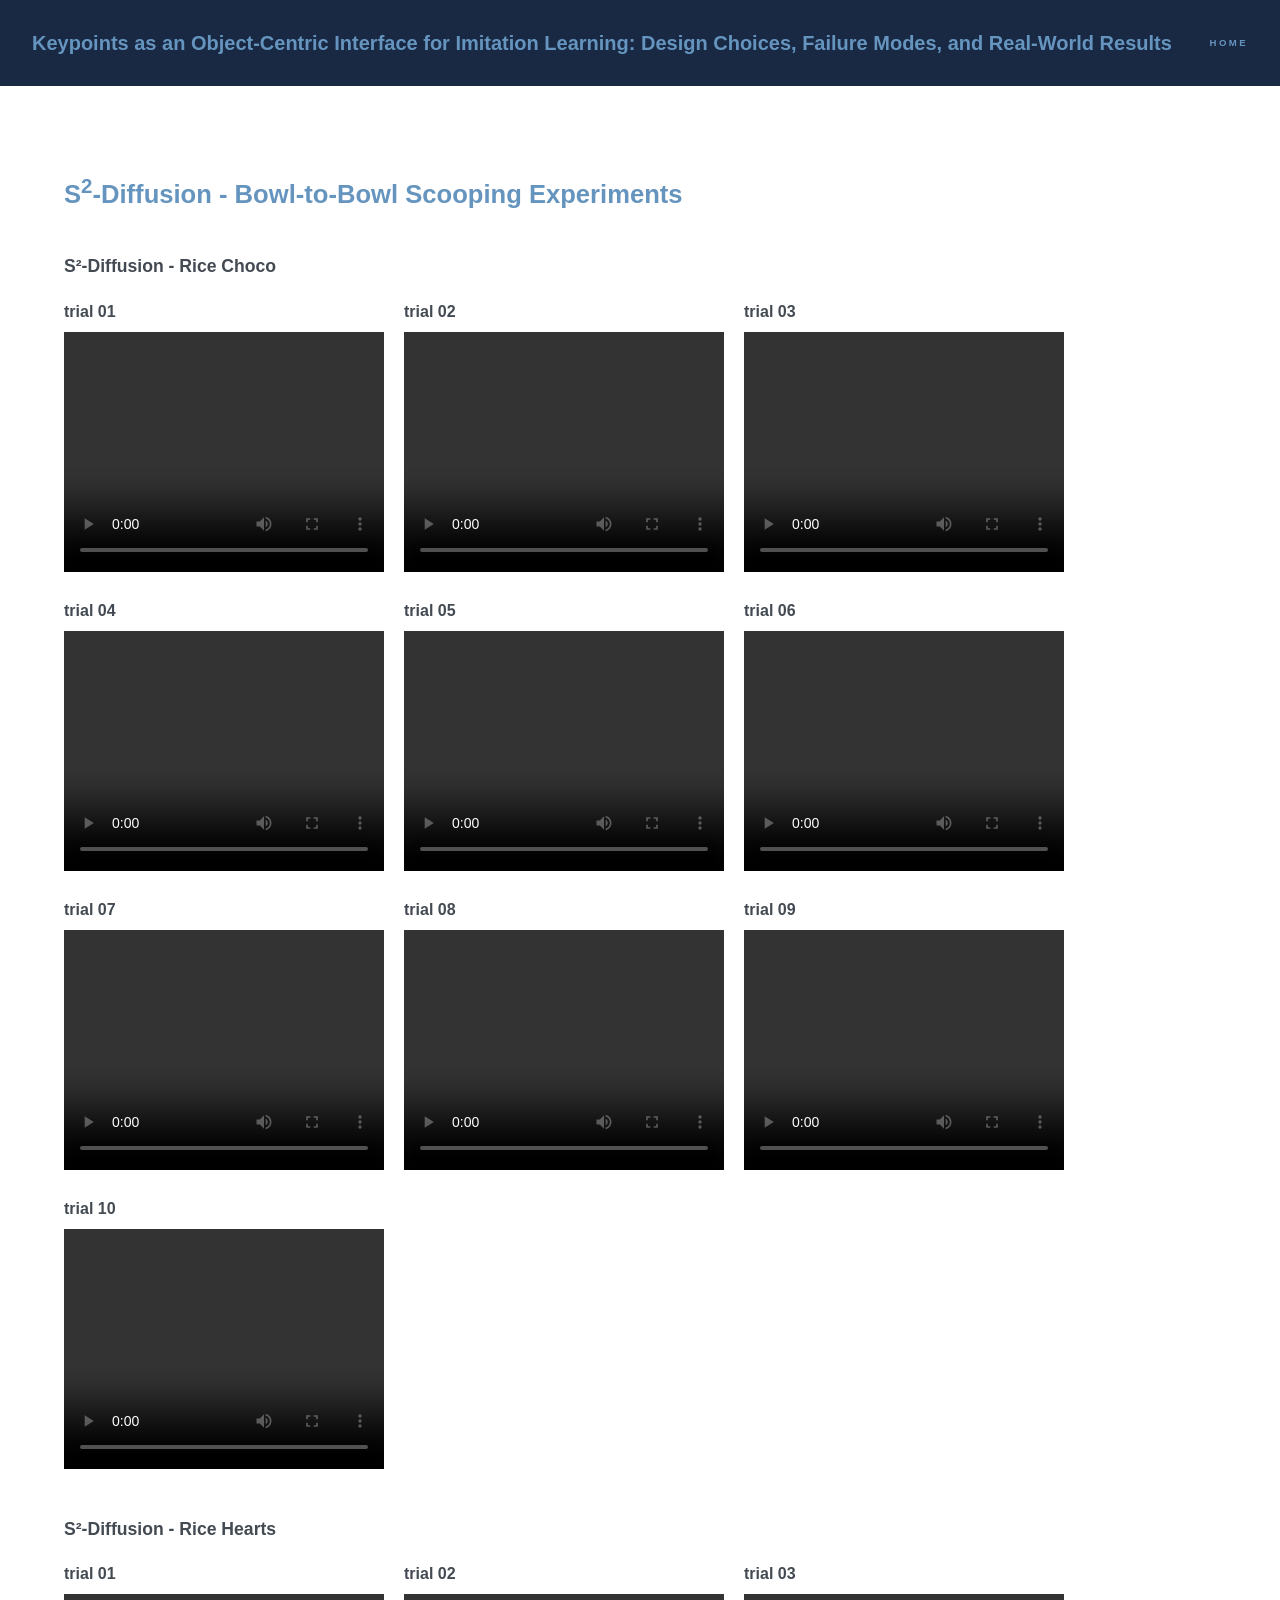
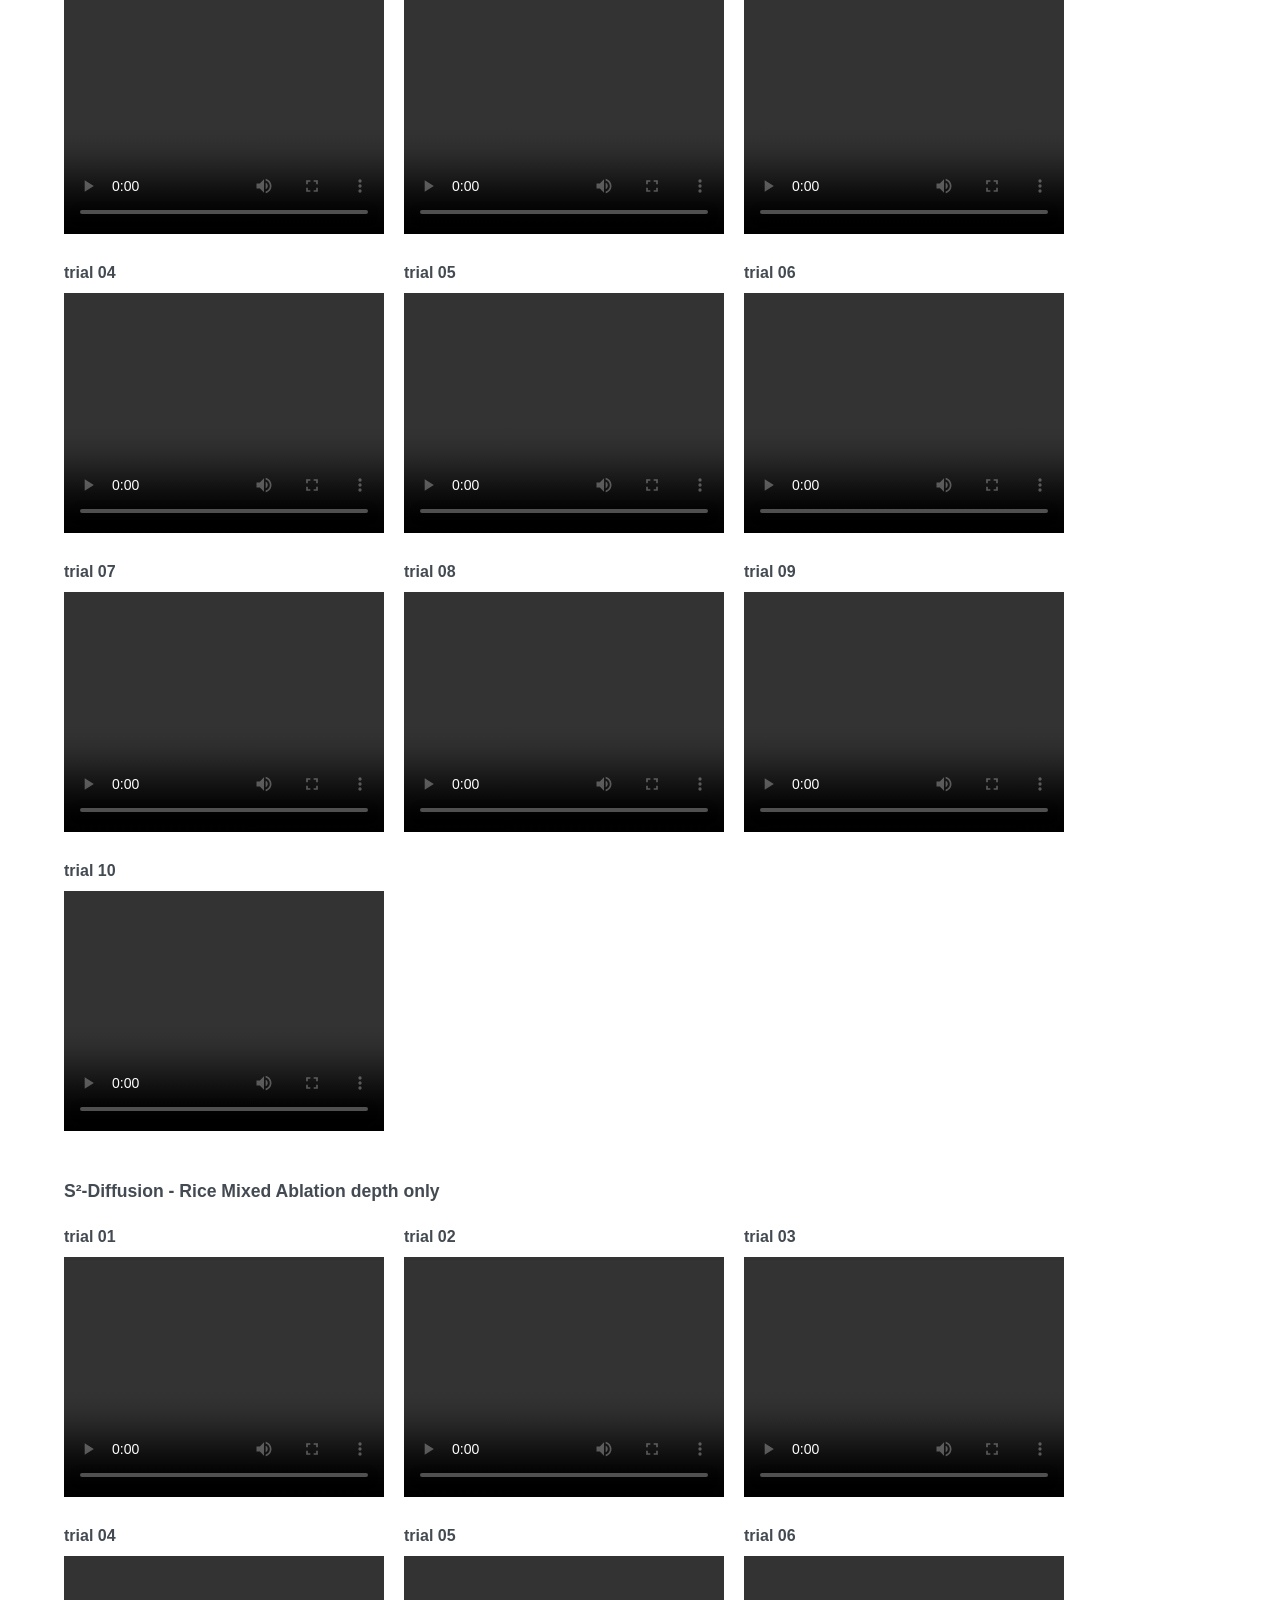
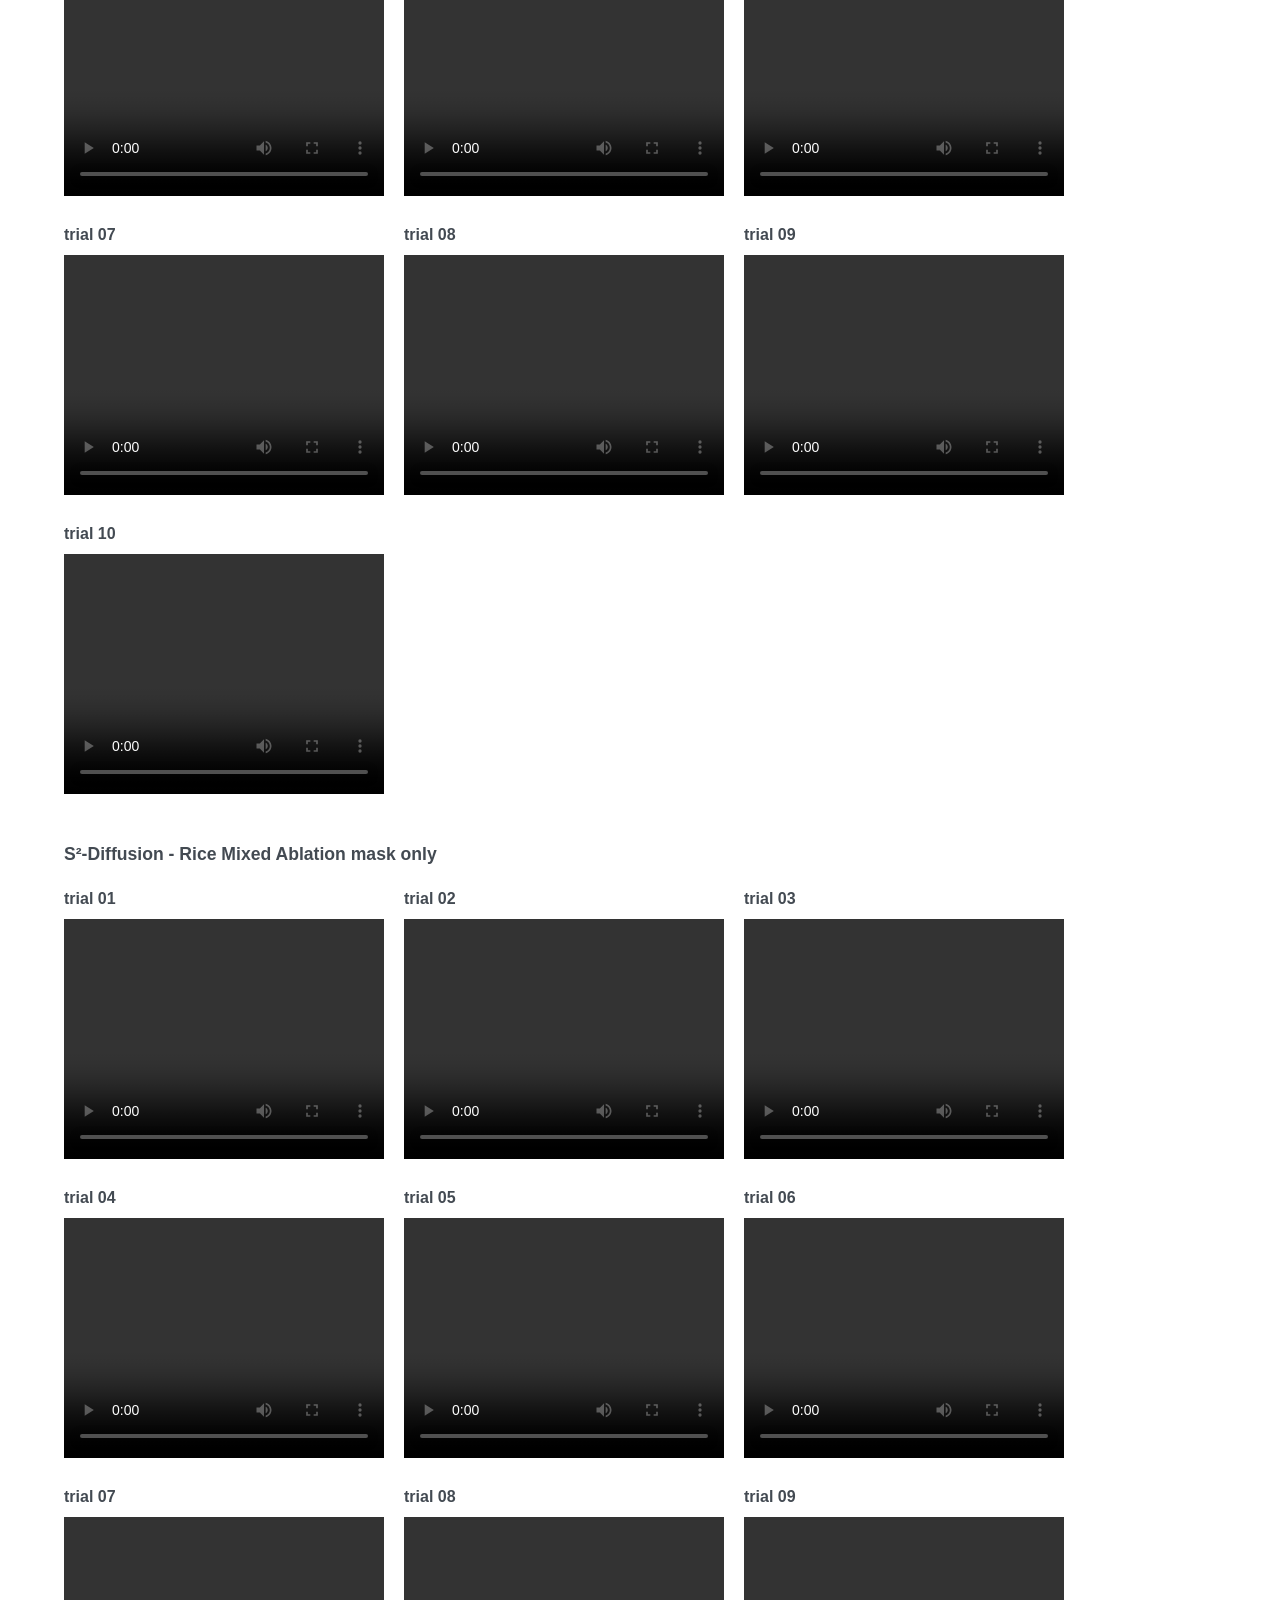
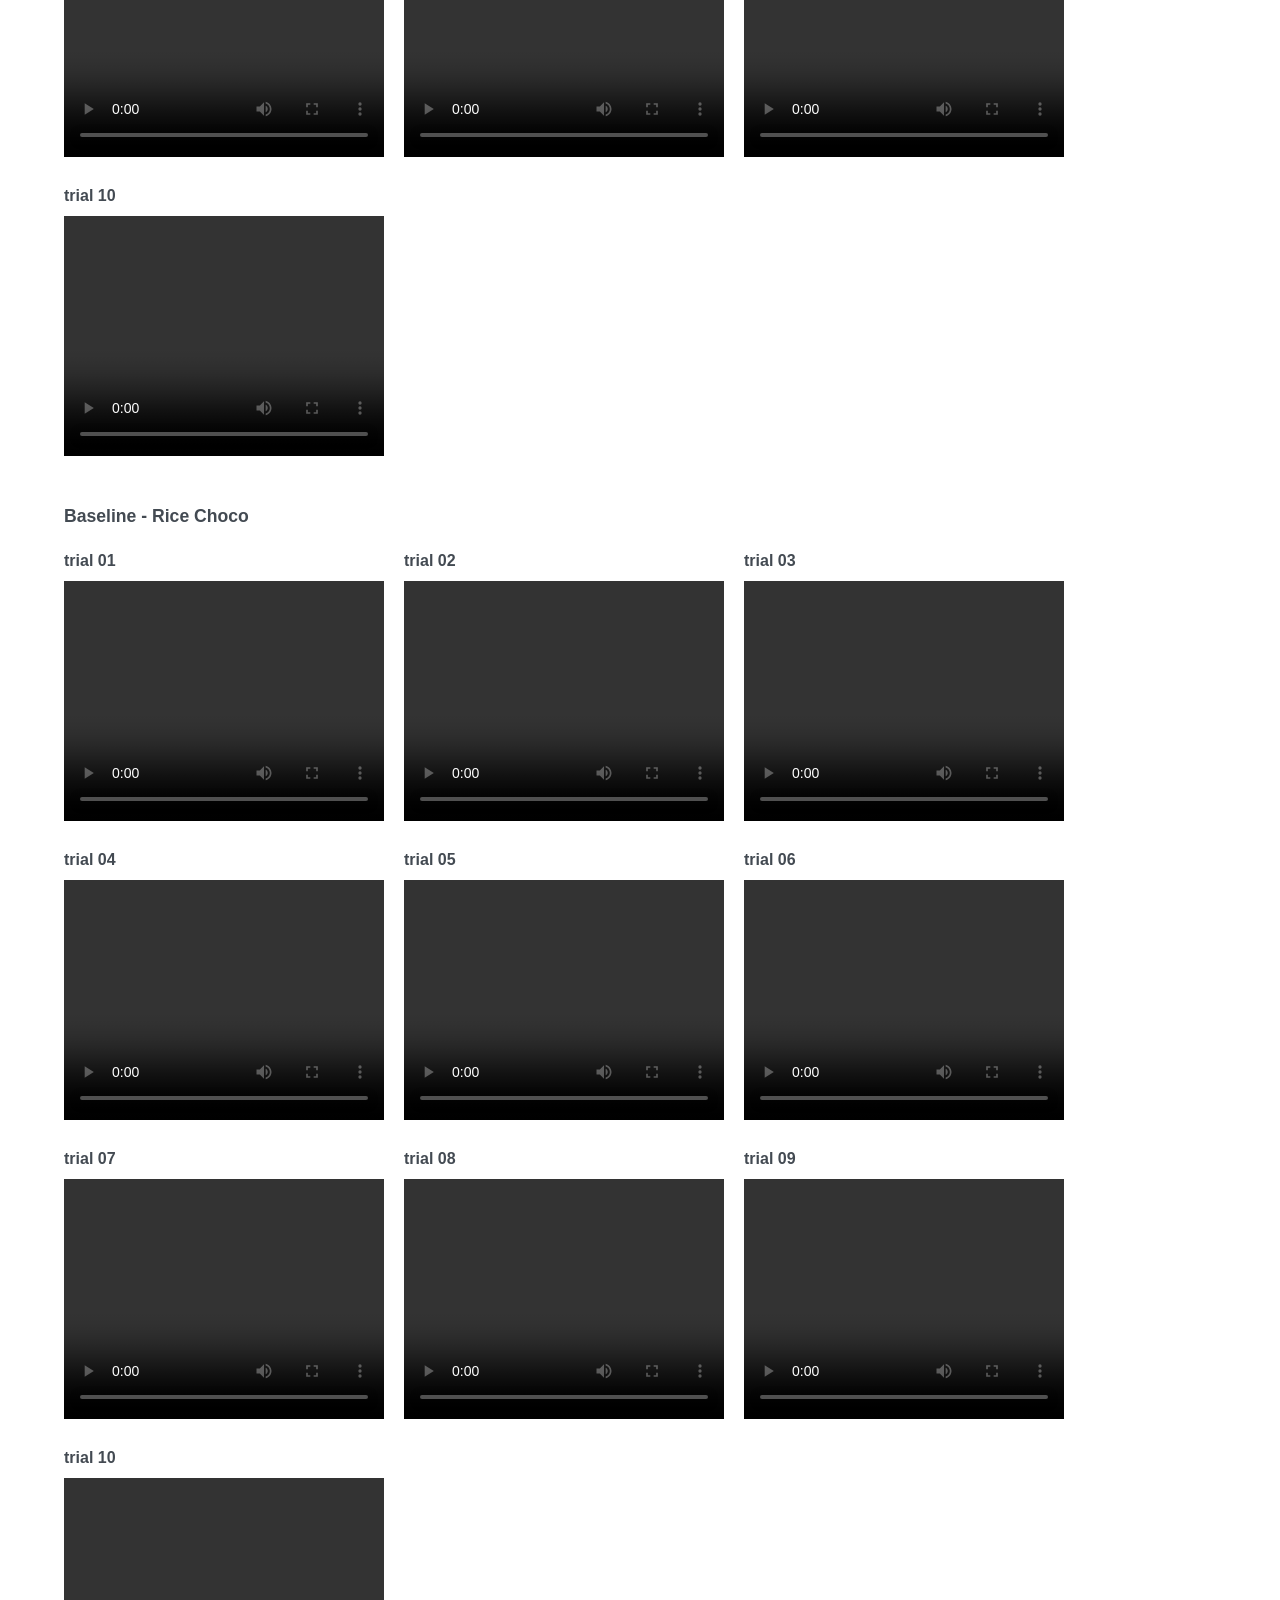
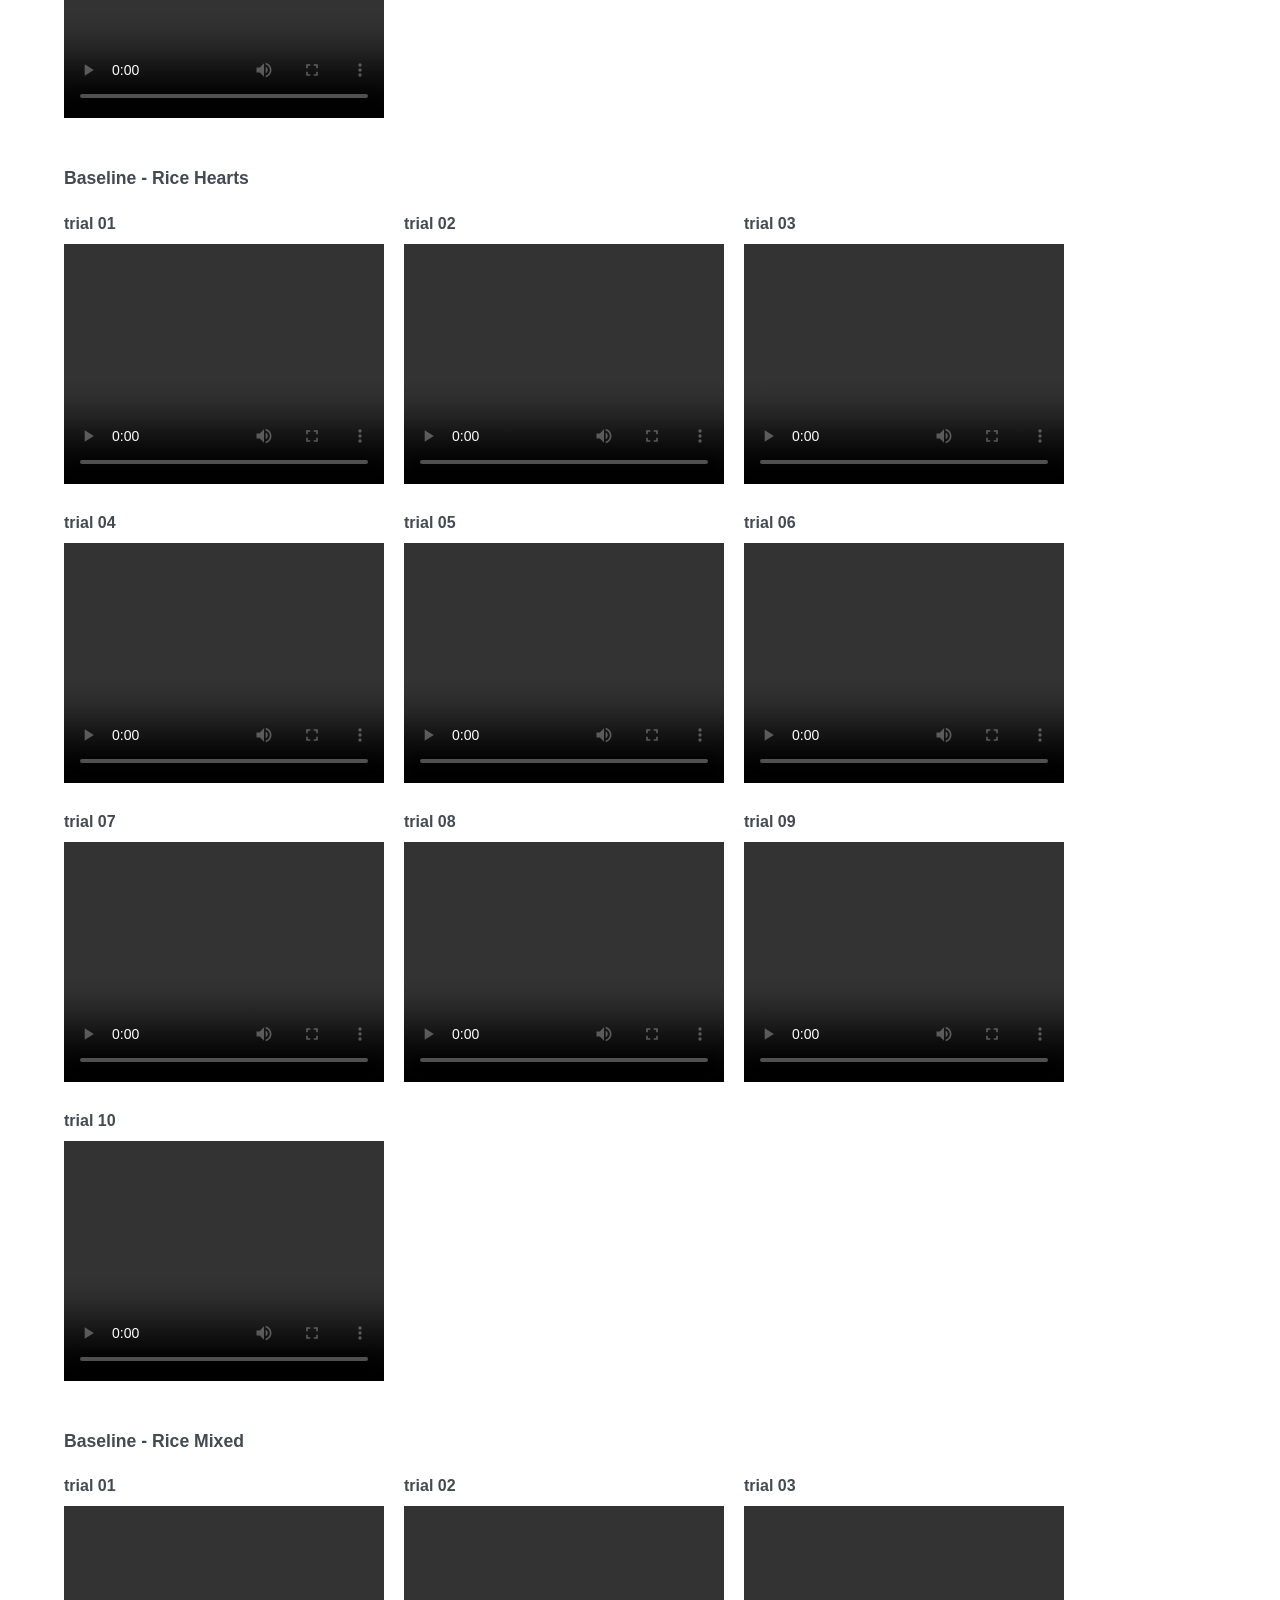
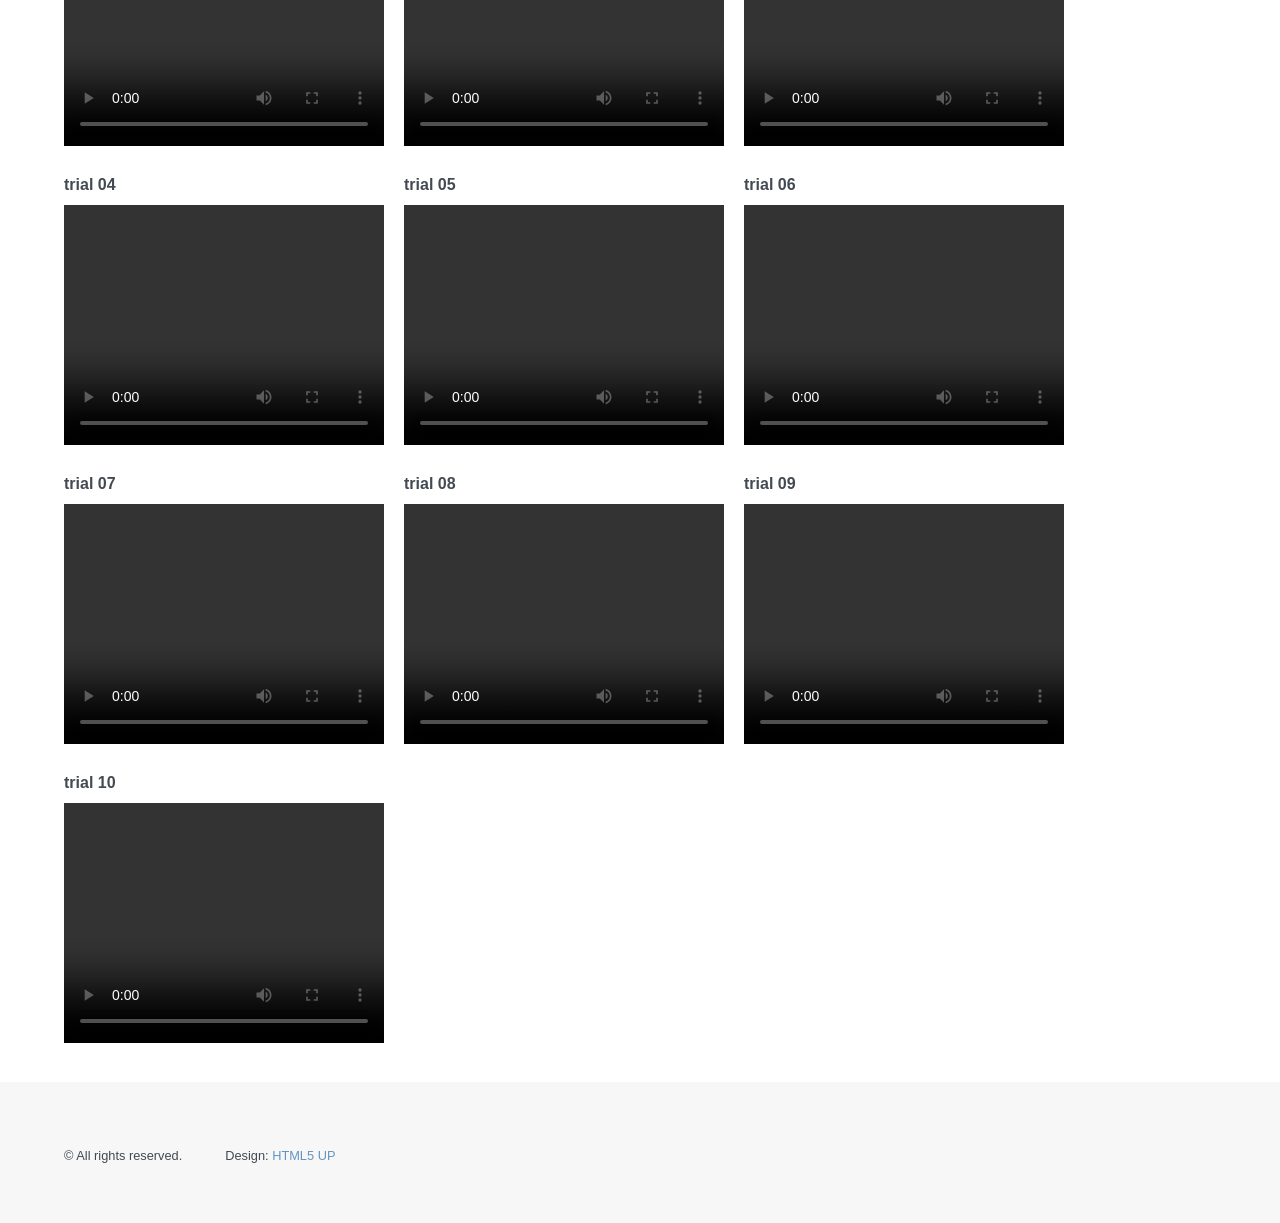
==== commit 10441fba: "use airo color palette" ====
--- a/experiments_1.html
+++ b/experiments_1.html
@@ -5,6 +5,7 @@
     <meta charset="utf-8" />
     <meta name="viewport" content="width=device-width, initial-scale=1, user-scalable=no" />
     <link rel="stylesheet" href="assets/css/main.css" />
+    <link rel="stylesheet" href="assets/css/custom.css" />
     <noscript><link rel="stylesheet" href="assets/css/noscript.css" /></noscript>
     <style>
         div.divtitle {
--- a/assets/css/custom.css
+++ b/assets/css/custom.css
@@ -0,0 +1,77 @@
+/*
+ * Color palette (airo, simplified)
+ *   #434A52  gray  → main text, h3–h6, sidebar links
+ *   #6595BF  blue  → h1/h2, links, sidebar active/underline
+ *   #B75659  red   → link hover, sidebar hover
+ */
+
+/* ── White background everywhere ── */
+body {
+	background: #ffffff !important;
+	color: #434A52 !important;
+}
+body, input, select, textarea {
+	color: #434A52 !important;
+}
+.wrapper, .wrapper.style1, .wrapper.style1-alt,
+.wrapper.style2, .wrapper.style2-alt,
+.wrapper.style3, .wrapper.style3-alt,
+.wrapper.style4, .wrapper.style7, .wrapper.alt {
+	background-color: #ffffff !important;
+	color: #434A52 !important;
+}
+#footer, footer {
+	background-color: #f7f7f7 !important;
+	color: #888 !important;
+}
+
+/* ── Headings ── */
+h1, h2 {
+	color: #6595BF !important;
+}
+#intro h2, #intro h3 {
+	text-align: center;
+}
+h3, h4, h5, h6 {
+	color: #434A52 !important;
+}
+
+/* ── Body text & captions ── */
+p, li, figcaption {
+	color: #434A52 !important;
+}
+
+/* ── Links ── */
+a {
+	color: #6595BF !important;
+}
+a:hover {
+	color: #B75659 !important;
+}
+
+/* ── Clean sidebar ── */
+#sidebar {
+	background: #ffffff !important;
+	border-right: 1px solid #e8e8e8;
+	box-shadow: 2px 0 12px rgba(0,0,0,0.06);
+}
+#sidebar nav a {
+	color: #434A52 !important;
+	font-size: 0.75em;
+	font-weight: 600;
+	letter-spacing: 0.1em;
+	text-transform: uppercase;
+	padding: 0.9em 0;
+}
+#sidebar nav a:before {
+	background: #e8e8e8 !important;
+}
+#sidebar nav a:after {
+	background: #6595BF !important;
+}
+#sidebar nav a:hover {
+	color: #B75659 !important;
+}
+#sidebar nav a.active {
+	color: #6595BF !important;
+}
